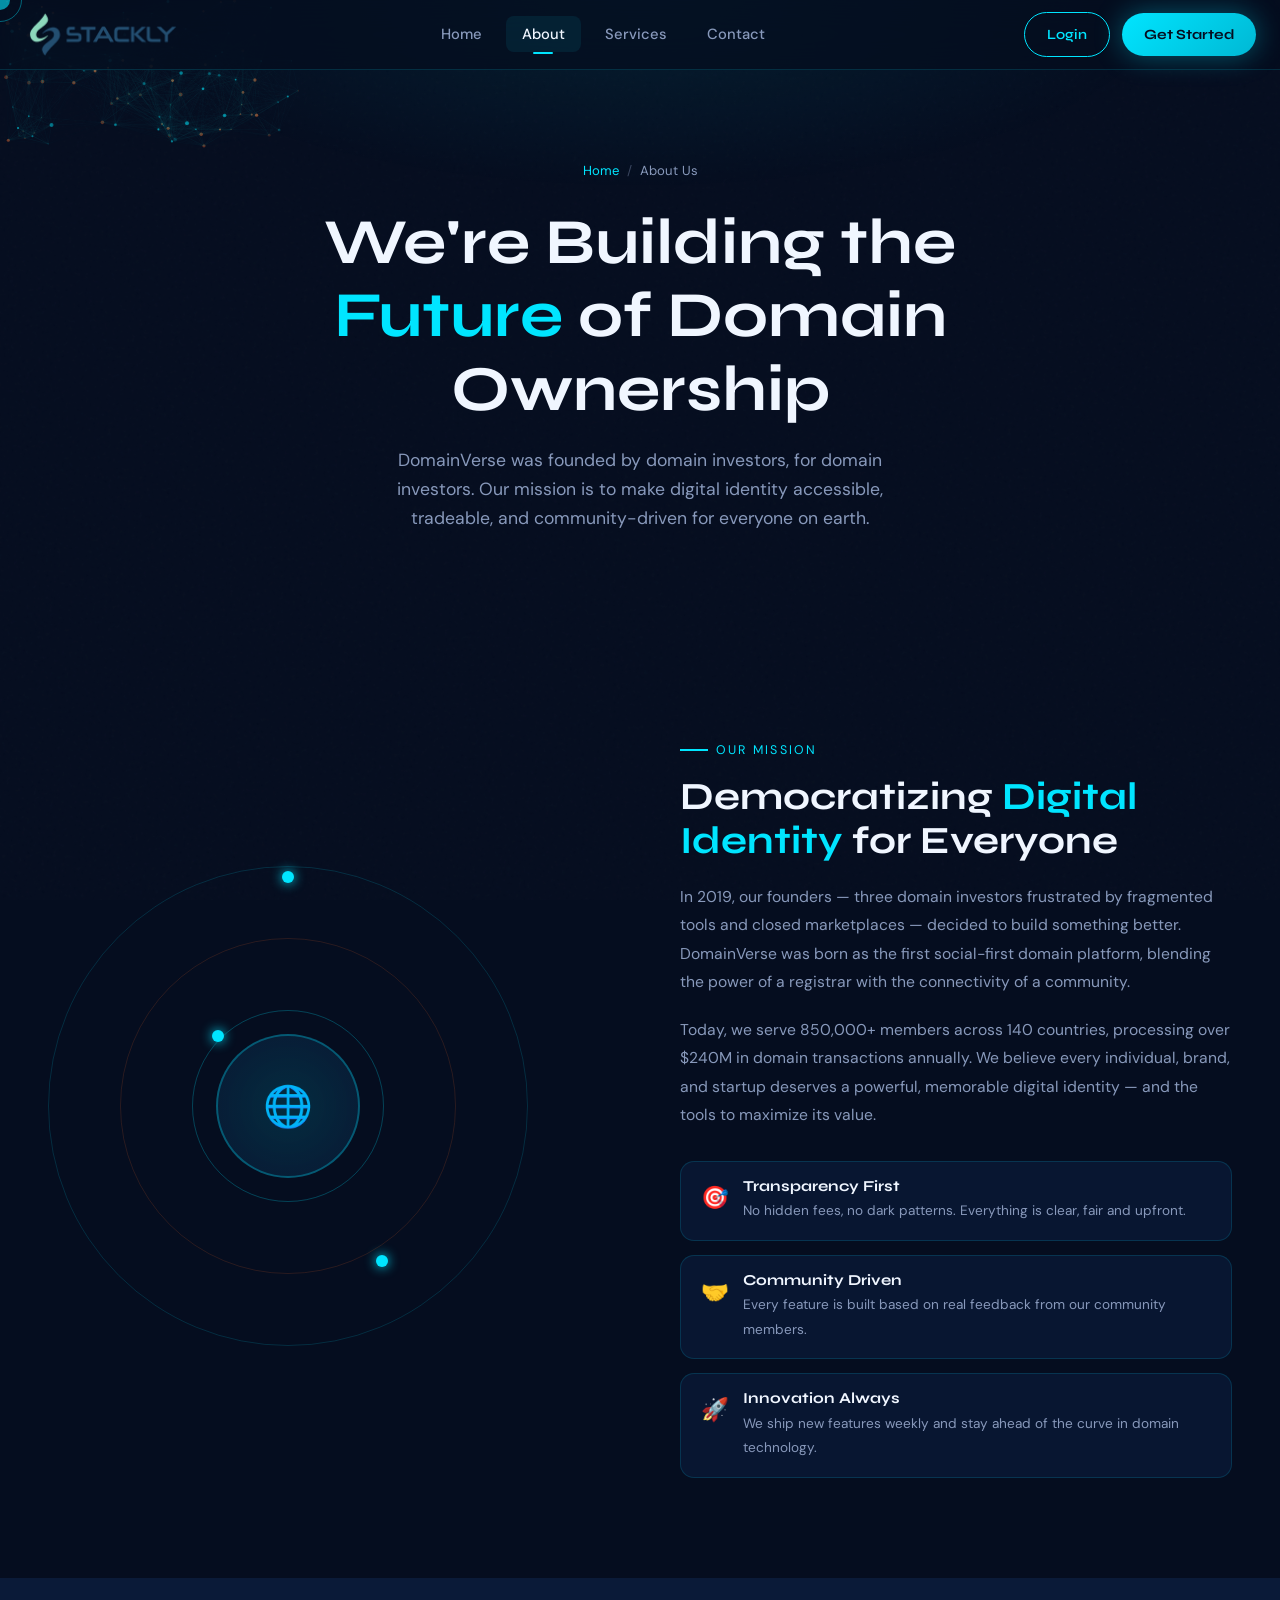
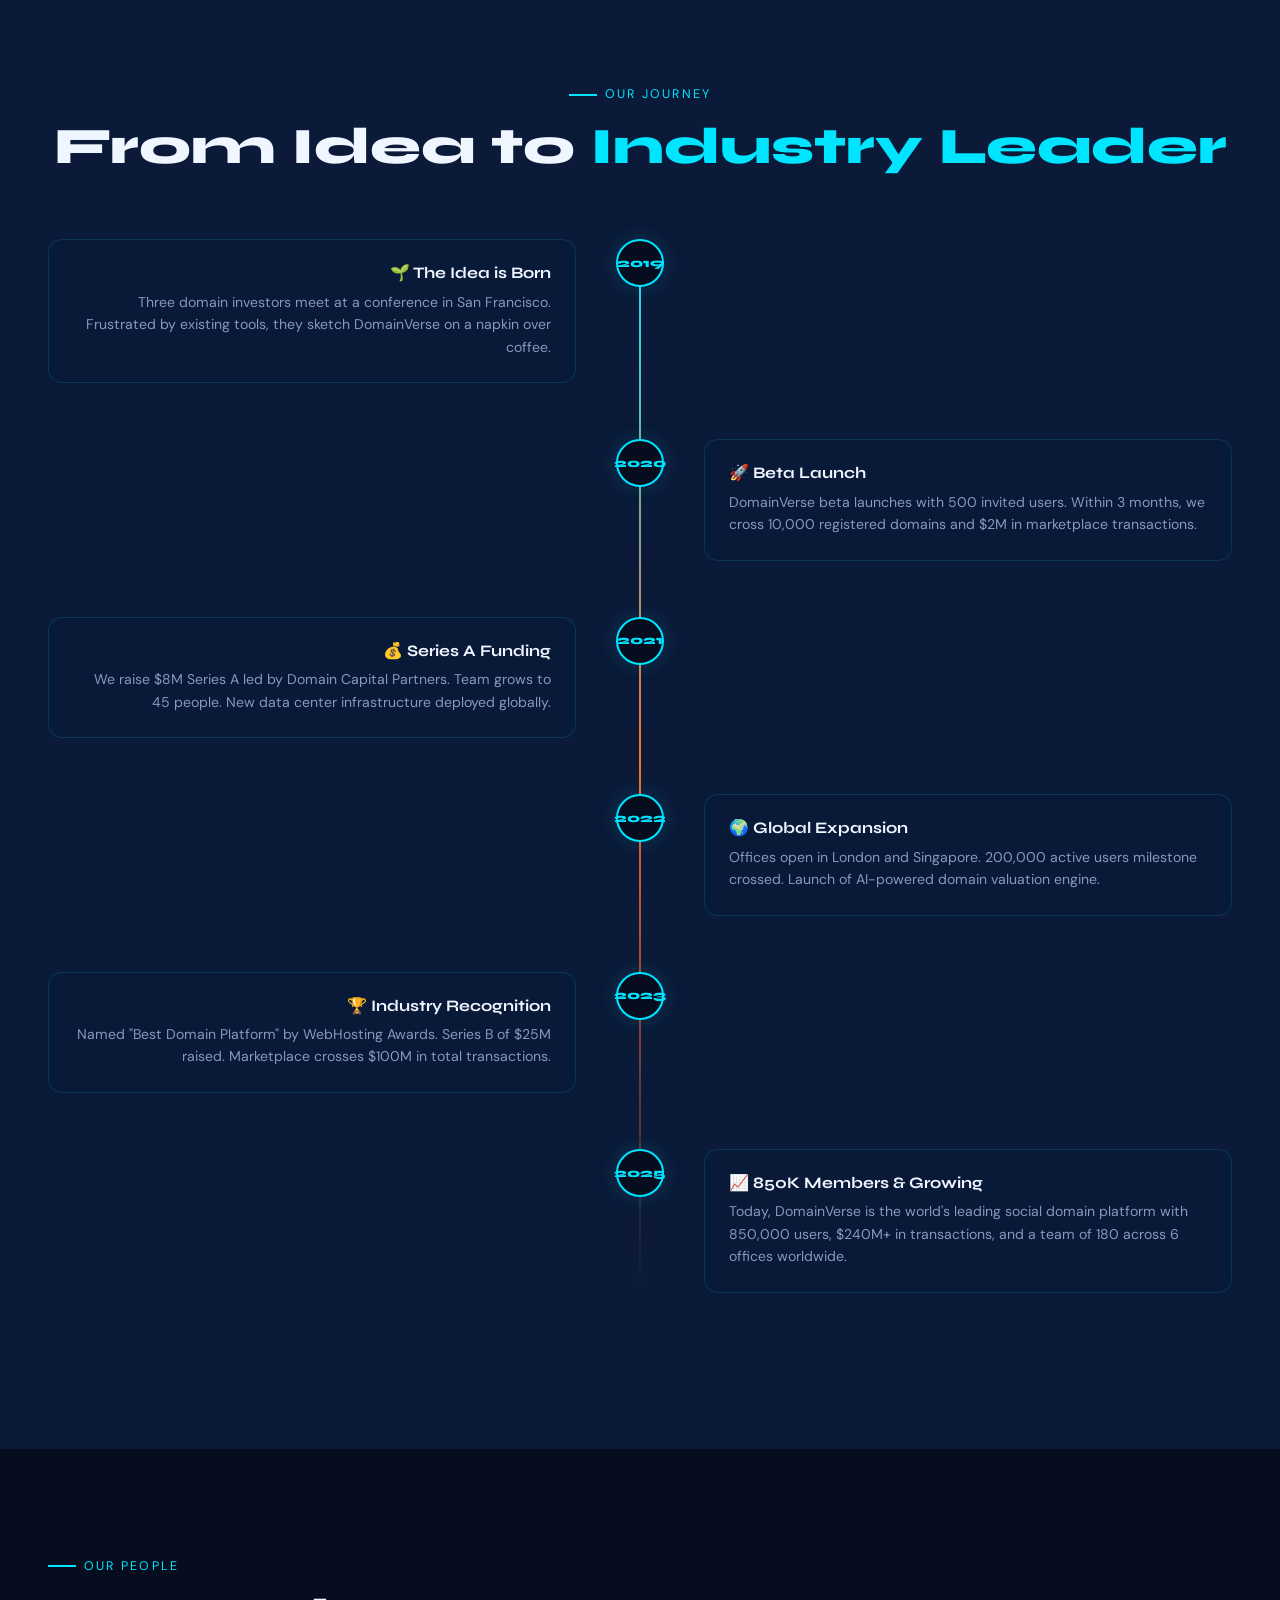
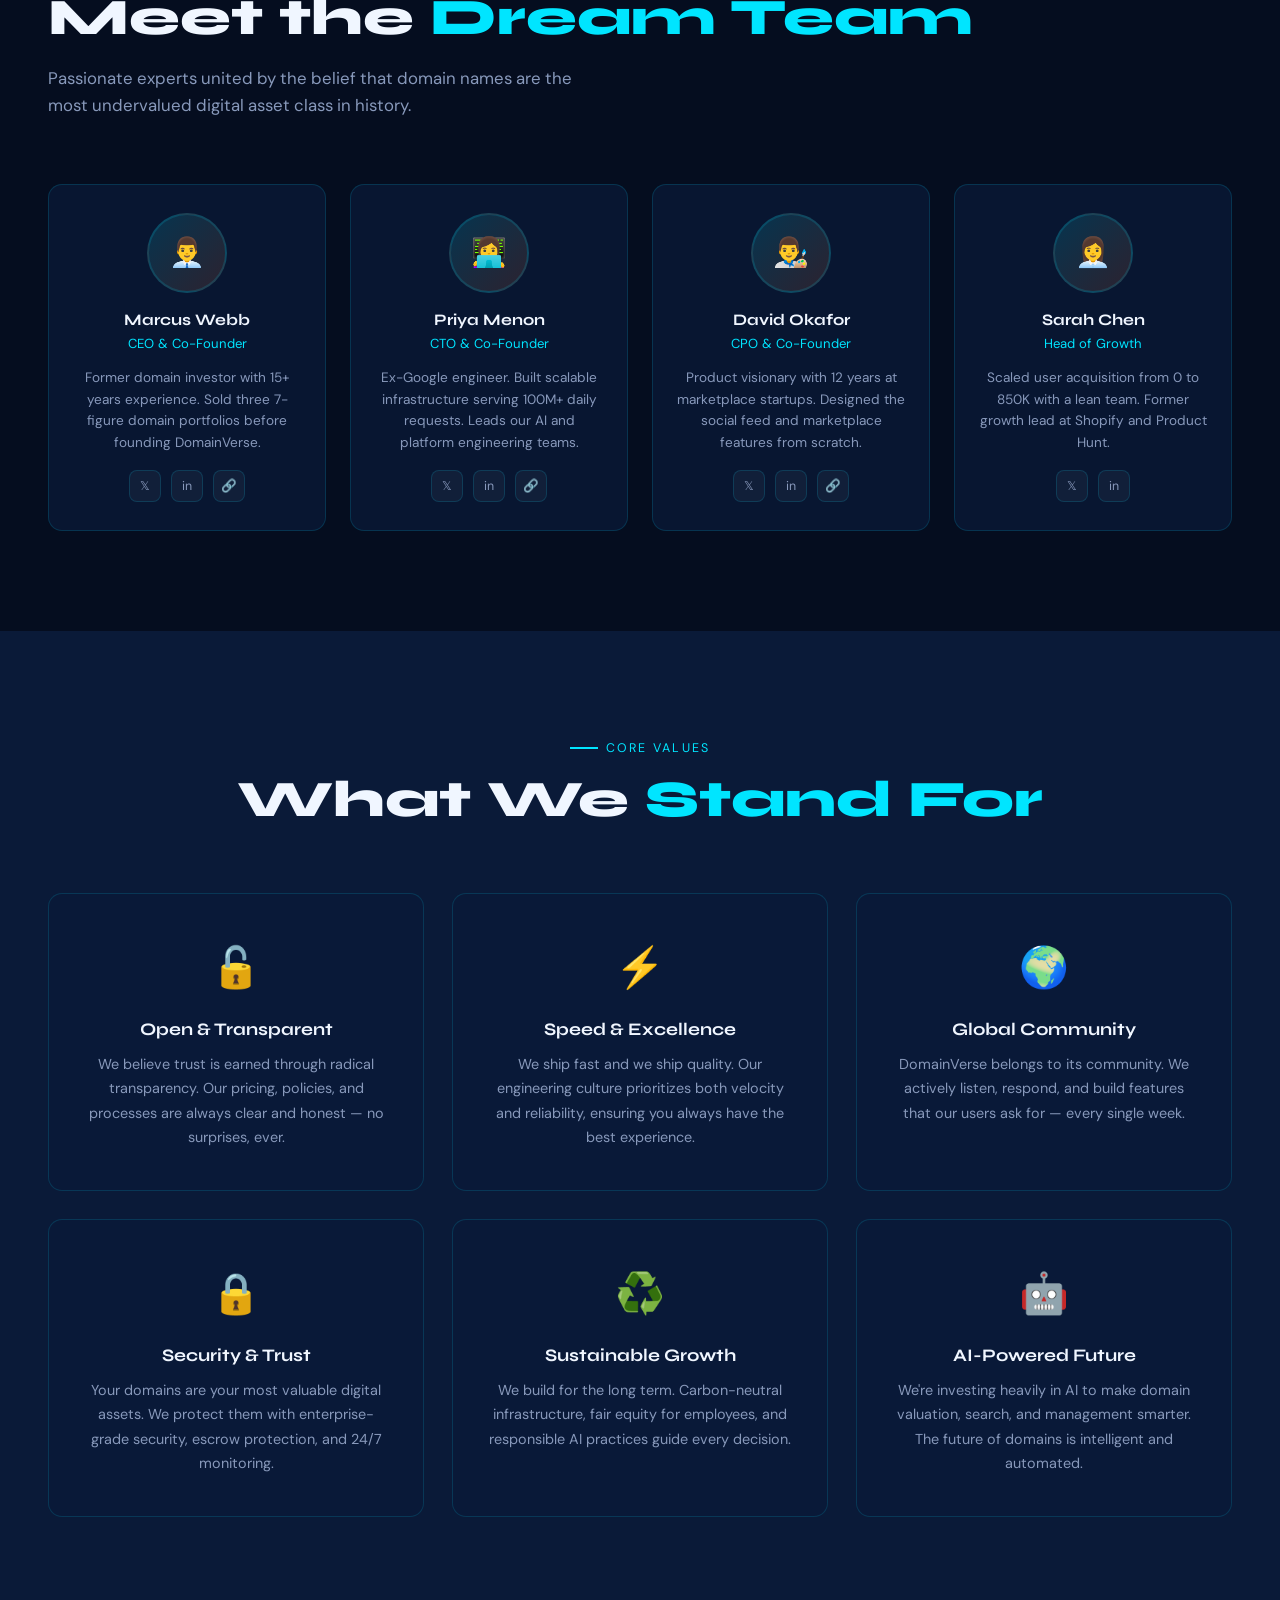
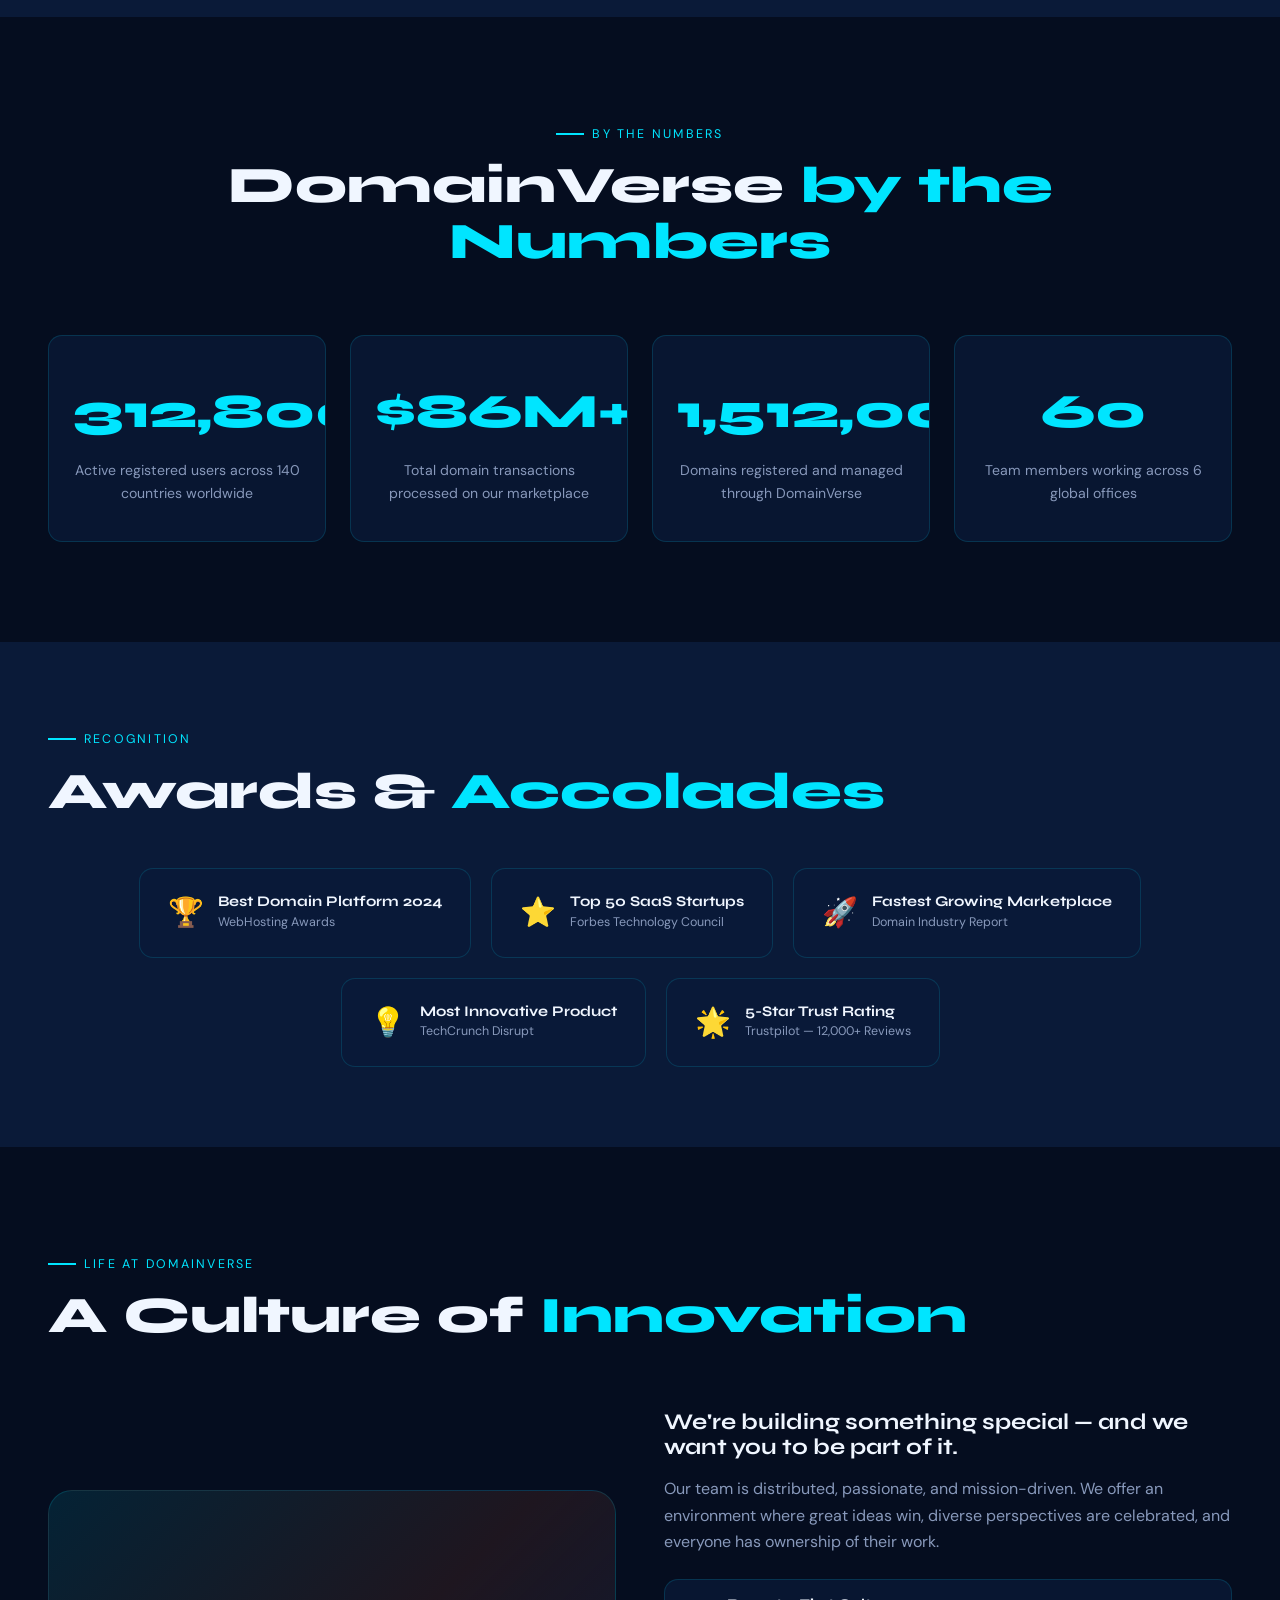
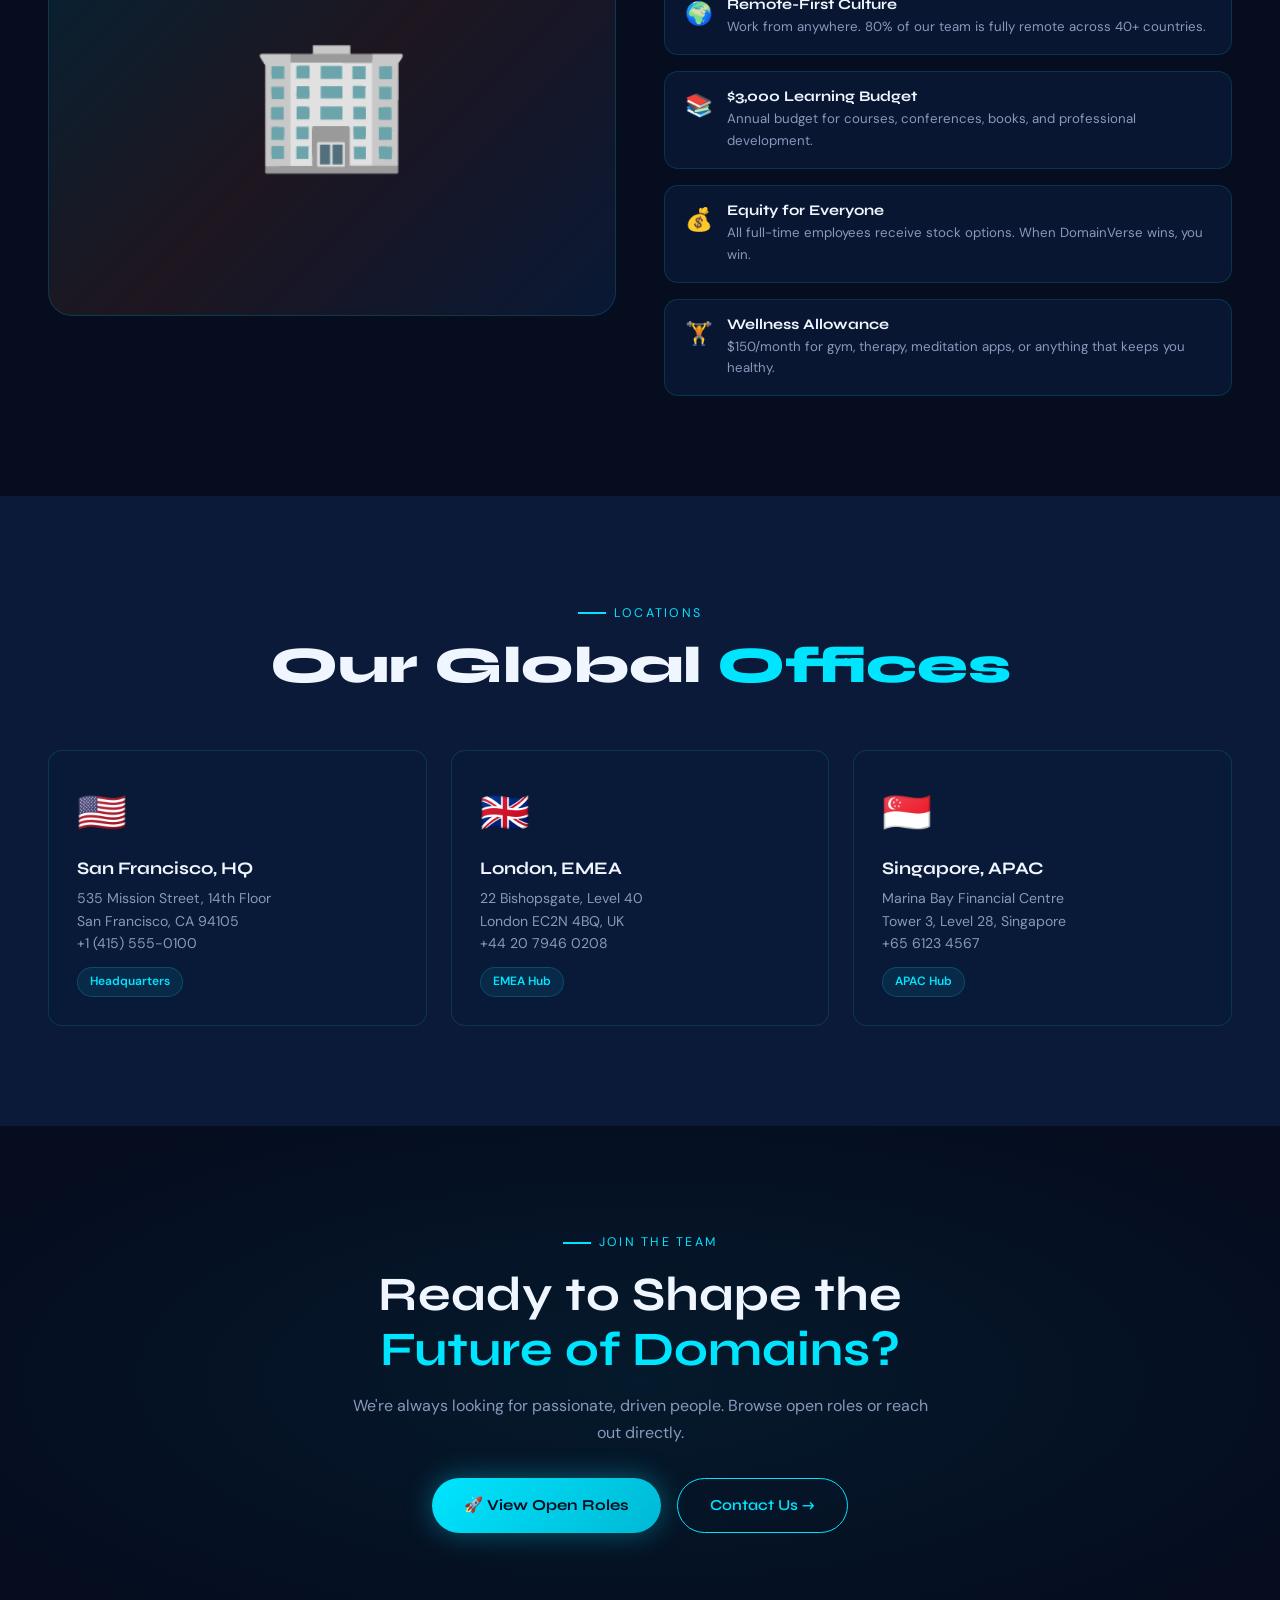
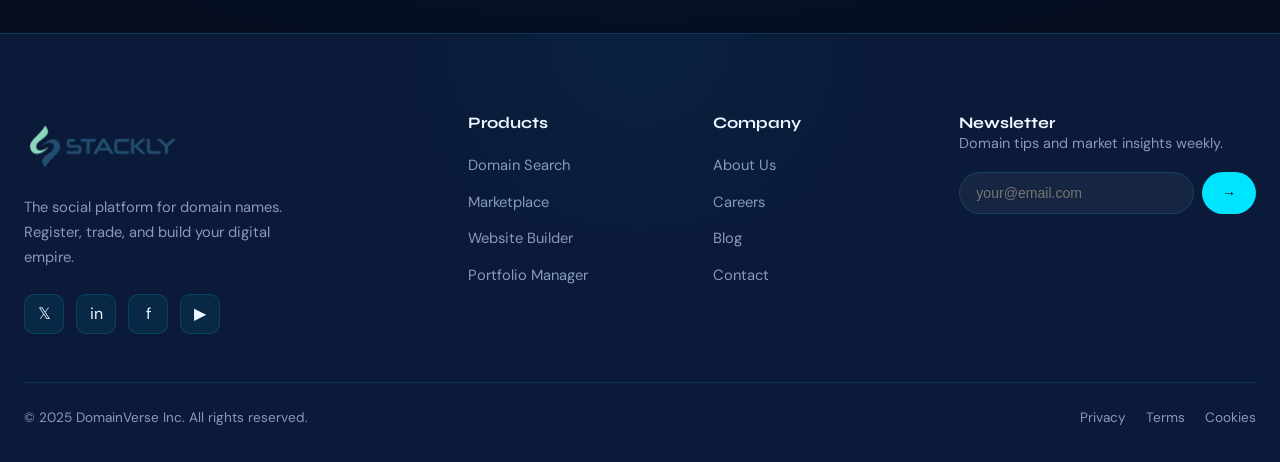
==== about.html @ 34e88f51 "first commit" ====
<!DOCTYPE html>
<html lang="en">
<head>
  <meta charset="UTF-8" />
  <meta name="viewport" content="width=device-width, initial-scale=1.0" />
  <title>About Us — DomainVerse</title>
  <link rel="stylesheet" href="global.css" />
  <link rel="stylesheet" href="about.css" />
</head>
<body>

<div class="cursor-glow"></div>
<div class="cursor-ring"></div>

<nav class="navbar">
  <div class="nav-inner">
    <a href="index.html" class="nav-logo">
   <img src="assets/stack logo.png" alt="DomainVerse Logo" class="logo-icon" />
    
    </a>
    <ul class="nav-links">
      <li><a href="index.html">Home</a></li>
      <li><a href="about.html" class="active">About</a></li>
      <li><a href="service.html">Services</a></li>
      <li><a href="contact.html">Contact</a></li>
    </ul>
    <div class="nav-actions">
      <a href="login.html" class="btn btn-outline">Login</a>
      <a href="signup.html" class="btn btn-primary">Get Started</a>
    </div>
    <button class="hamburger"><span></span><span></span><span></span></button>
  </div>
</nav>
<div class="mobile-nav">
  <a href="index.html">Home</a><a href="about.html">About</a>
  <a href="service.html">Services</a><a href="contact.html">Contact</a>
  <a href="login.html" class="btn btn-outline">Login</a>
  <a href="signup.html" class="btn btn-primary">Get Started</a>
</div>

<!-- PAGE HERO -->
<section class="page-hero">
  <canvas id="particles-canvas"></canvas>
  <div class="page-hero-inner">
    <div class="page-breadcrumb"><a href="index.html">Home</a><span>/</span> About Us</div>
    <h1>We're Building the <span>Future</span> of Domain Ownership</h1>
    <p>DomainVerse was founded by domain investors, for domain investors. Our mission is to make digital identity accessible, tradeable, and community-driven for everyone on earth.</p>
  </div>
</section>

<!-- MISSION -->
<section class="mission-section">
  <div class="container">
    <div class="mission-grid">
      <div class="mission-visual reveal-scale">
        <div class="mission-ring mission-ring-1">
          <div class="ring-dot" style="top:4px;left:50%;transform:translateX(-50%)"></div>
        </div>
        <div class="mission-ring mission-ring-2">
          <div class="ring-dot" style="bottom:6px;right:20%"></div>
        </div>
        <div class="mission-ring mission-ring-3">
          <div class="ring-dot" style="top:10%;left:10%" ></div>
        </div>
        <div class="mission-center">🌐</div>
      </div>
      <div class="mission-text reveal-right">
        <div class="section-tag">Our Mission</div>
        <h2>Democratizing <span style="color:var(--cyan)">Digital Identity</span> for Everyone</h2>
        <p>In 2019, our founders — three domain investors frustrated by fragmented tools and closed marketplaces — decided to build something better. DomainVerse was born as the first social-first domain platform, blending the power of a registrar with the connectivity of a community.</p>
        <p>Today, we serve 850,000+ members across 140 countries, processing over $240M in domain transactions annually. We believe every individual, brand, and startup deserves a powerful, memorable digital identity — and the tools to maximize its value.</p>
        <div class="mission-values">
          <div class="mission-value">
            <div class="mission-value-icon">🎯</div>
            <div>
              <h4>Transparency First</h4>
              <p>No hidden fees, no dark patterns. Everything is clear, fair and upfront.</p>
            </div>
          </div>
          <div class="mission-value">
            <div class="mission-value-icon">🤝</div>
            <div>
              <h4>Community Driven</h4>
              <p>Every feature is built based on real feedback from our community members.</p>
            </div>
          </div>
          <div class="mission-value">
            <div class="mission-value-icon">🚀</div>
            <div>
              <h4>Innovation Always</h4>
              <p>We ship new features weekly and stay ahead of the curve in domain technology.</p>
            </div>
          </div>
        </div>
      </div>
    </div>
  </div>
</section>

<!-- STORY TIMELINE -->
<section class="story-section">
  <div class="container">
    <div style="text-align:center">
      <div class="section-tag">Our Journey</div>
      <h2 class="section-title reveal">From Idea to <span>Industry Leader</span></h2>
    </div>
    <div class="timeline">
      <div class="timeline-item">
        <div class="timeline-content reveal-left">
          <h3>🌱 The Idea is Born</h3>
          <p>Three domain investors meet at a conference in San Francisco. Frustrated by existing tools, they sketch DomainVerse on a napkin over coffee.</p>
        </div>
        <div class="timeline-dot">2019</div>
        <div class="timeline-empty"></div>
      </div>
      <div class="timeline-item">
        <div class="timeline-empty"></div>
        <div class="timeline-dot">2020</div>
        <div class="timeline-content reveal-right">
          <h3>🚀 Beta Launch</h3>
          <p>DomainVerse beta launches with 500 invited users. Within 3 months, we cross 10,000 registered domains and $2M in marketplace transactions.</p>
        </div>
      </div>
      <div class="timeline-item">
        <div class="timeline-content reveal-left">
          <h3>💰 Series A Funding</h3>
          <p>We raise $8M Series A led by Domain Capital Partners. Team grows to 45 people. New data center infrastructure deployed globally.</p>
        </div>
        <div class="timeline-dot">2021</div>
        <div class="timeline-empty"></div>
      </div>
      <div class="timeline-item">
        <div class="timeline-empty"></div>
        <div class="timeline-dot">2022</div>
        <div class="timeline-content reveal-right">
          <h3>🌍 Global Expansion</h3>
          <p>Offices open in London and Singapore. 200,000 active users milestone crossed. Launch of AI-powered domain valuation engine.</p>
        </div>
      </div>
      <div class="timeline-item">
        <div class="timeline-content reveal-left">
          <h3>🏆 Industry Recognition</h3>
          <p>Named "Best Domain Platform" by WebHosting Awards. Series B of $25M raised. Marketplace crosses $100M in total transactions.</p>
        </div>
        <div class="timeline-dot">2023</div>
        <div class="timeline-empty"></div>
      </div>
      <div class="timeline-item">
        <div class="timeline-empty"></div>
        <div class="timeline-dot">2025</div>
        <div class="timeline-content reveal-right">
          <h3>📈 850K Members & Growing</h3>
          <p>Today, DomainVerse is the world's leading social domain platform with 850,000 users, $240M+ in transactions, and a team of 180 across 6 offices worldwide.</p>
        </div>
      </div>
    </div>
  </div>
</section>

<!-- TEAM -->
<section class="team-section">
  <div class="container">
    <div class="section-tag">Our People</div>
    <h2 class="section-title reveal">Meet the <span>Dream Team</span></h2>
    <p class="section-desc reveal delay-1">Passionate experts united by the belief that domain names are the most undervalued digital asset class in history.</p>
    <div class="team-grid">
      <div class="team-card reveal delay-1">
        <div class="team-avatar">👨‍💼</div>
        <h3>Marcus Webb</h3>
        <div class="role">CEO & Co-Founder</div>
        <p>Former domain investor with 15+ years experience. Sold three 7-figure domain portfolios before founding DomainVerse.</p>
        <div class="team-links">
          <a href="#">𝕏</a><a href="#">in</a><a href="#">🔗</a>
        </div>
      </div>
      <div class="team-card reveal delay-2">
        <div class="team-avatar">👩‍💻</div>
        <h3>Priya Menon</h3>
        <div class="role">CTO & Co-Founder</div>
        <p>Ex-Google engineer. Built scalable infrastructure serving 100M+ daily requests. Leads our AI and platform engineering teams.</p>
        <div class="team-links">
          <a href="#">𝕏</a><a href="#">in</a><a href="#">🔗</a>
        </div>
      </div>
      <div class="team-card reveal delay-3">
        <div class="team-avatar">👨‍🎨</div>
        <h3>David Okafor</h3>
        <div class="role">CPO & Co-Founder</div>
        <p>Product visionary with 12 years at marketplace startups. Designed the social feed and marketplace features from scratch.</p>
        <div class="team-links">
          <a href="#">𝕏</a><a href="#">in</a><a href="#">🔗</a>
        </div>
      </div>
      <div class="team-card reveal delay-4">
        <div class="team-avatar">👩‍💼</div>
        <h3>Sarah Chen</h3>
        <div class="role">Head of Growth</div>
        <p>Scaled user acquisition from 0 to 850K with a lean team. Former growth lead at Shopify and Product Hunt.</p>
        <div class="team-links">
          <a href="#">𝕏</a><a href="#">in</a>
        </div>
      </div>
    </div>
  </div>
</section>

<!-- VALUES -->
<section class="values-section">
  <div class="container">
    <div style="text-align:center">
      <div class="section-tag">Core Values</div>
      <h2 class="section-title reveal">What We <span>Stand For</span></h2>
    </div>
    <div class="values-grid">
      <div class="value-card reveal delay-1">
        <span class="value-icon">🔓</span>
        <h3>Open & Transparent</h3>
        <p>We believe trust is earned through radical transparency. Our pricing, policies, and processes are always clear and honest — no surprises, ever.</p>
      </div>
      <div class="value-card reveal delay-2">
        <span class="value-icon">⚡</span>
        <h3>Speed & Excellence</h3>
        <p>We ship fast and we ship quality. Our engineering culture prioritizes both velocity and reliability, ensuring you always have the best experience.</p>
      </div>
      <div class="value-card reveal delay-3">
        <span class="value-icon">🌍</span>
        <h3>Global Community</h3>
        <p>DomainVerse belongs to its community. We actively listen, respond, and build features that our users ask for — every single week.</p>
      </div>
      <div class="value-card reveal delay-1">
        <span class="value-icon">🔒</span>
        <h3>Security & Trust</h3>
        <p>Your domains are your most valuable digital assets. We protect them with enterprise-grade security, escrow protection, and 24/7 monitoring.</p>
      </div>
      <div class="value-card reveal delay-2">
        <span class="value-icon">♻️</span>
        <h3>Sustainable Growth</h3>
        <p>We build for the long term. Carbon-neutral infrastructure, fair equity for employees, and responsible AI practices guide every decision.</p>
      </div>
      <div class="value-card reveal delay-3">
        <span class="value-icon">🤖</span>
        <h3>AI-Powered Future</h3>
        <p>We're investing heavily in AI to make domain valuation, search, and management smarter. The future of domains is intelligent and automated.</p>
      </div>
    </div>
  </div>
</section>

<!-- NUMBERS -->
<section class="numbers-section">
  <div class="container">
    <div style="text-align:center">
      <div class="section-tag">By the Numbers</div>
      <h2 class="section-title reveal">DomainVerse <span>by the Numbers</span></h2>
    </div>
    <div class="numbers-grid">
      <div class="number-card reveal delay-1">
        <div class="number-big"><span data-counter="850000">0</span>+</div>
        <p>Active registered users across 140 countries worldwide</p>
      </div>
      <div class="number-card reveal delay-2">
        <div class="number-big">$<span data-counter="240">0</span>M+</div>
        <p>Total domain transactions processed on our marketplace</p>
      </div>
      <div class="number-card reveal delay-3">
        <div class="number-big"><span data-counter="4200000">0</span>+</div>
        <p>Domains registered and managed through DomainVerse</p>
      </div>
      <div class="number-card reveal delay-4">
        <div class="number-big"><span data-counter="180">0</span></div>
        <p>Team members working across 6 global offices</p>
      </div>
    </div>
  </div>
</section>

<!-- AWARDS -->
<section class="awards-section">
  <div class="container">
    <div class="section-tag">Recognition</div>
    <h2 class="section-title reveal">Awards & <span>Accolades</span></h2>
    <div class="awards-grid">
      <div class="award-badge reveal delay-1">
        <span class="award-icon">🏆</span>
        <div><h4>Best Domain Platform 2024</h4><p>WebHosting Awards</p></div>
      </div>
      <div class="award-badge reveal delay-2">
        <span class="award-icon">⭐</span>
        <div><h4>Top 50 SaaS Startups</h4><p>Forbes Technology Council</p></div>
      </div>
      <div class="award-badge reveal delay-3">
        <span class="award-icon">🚀</span>
        <div><h4>Fastest Growing Marketplace</h4><p>Domain Industry Report</p></div>
      </div>
      <div class="award-badge reveal delay-4">
        <span class="award-icon">💡</span>
        <div><h4>Most Innovative Product</h4><p>TechCrunch Disrupt</p></div>
      </div>
      <div class="award-badge reveal delay-1">
        <span class="award-icon">🌟</span>
        <div><h4>5-Star Trust Rating</h4><p>Trustpilot — 12,000+ Reviews</p></div>
      </div>
    </div>
  </div>
</section>

<!-- CULTURE -->
<section class="culture-section">
  <div class="container">
    <div class="section-tag">Life at DomainVerse</div>
    <h2 class="section-title reveal">A Culture of <span>Innovation</span></h2>
    <div class="culture-grid">
      <div class="culture-image reveal-left">🏢</div>
      <div class="reveal-right">
        <h3 style="font-size:1.4rem;margin-bottom:16px">We're building something special — and we want you to be part of it.</h3>
        <p style="color:var(--muted);margin-bottom:24px">Our team is distributed, passionate, and mission-driven. We offer an environment where great ideas win, diverse perspectives are celebrated, and everyone has ownership of their work.</p>
        <div class="culture-perks">
          <div class="culture-perk"><span>🌍</span><div><h4>Remote-First Culture</h4><p>Work from anywhere. 80% of our team is fully remote across 40+ countries.</p></div></div>
          <div class="culture-perk"><span>📚</span><div><h4>$3,000 Learning Budget</h4><p>Annual budget for courses, conferences, books, and professional development.</p></div></div>
          <div class="culture-perk"><span>💰</span><div><h4>Equity for Everyone</h4><p>All full-time employees receive stock options. When DomainVerse wins, you win.</p></div></div>
          <div class="culture-perk"><span>🏋️</span><div><h4>Wellness Allowance</h4><p>$150/month for gym, therapy, meditation apps, or anything that keeps you healthy.</p></div></div>
        </div>
      </div>
    </div>
  </div>
</section>

<!-- OFFICES -->
<section class="offices-section">
  <div class="container">
    <div style="text-align:center">
      <div class="section-tag">Locations</div>
      <h2 class="section-title reveal">Our Global <span>Offices</span></h2>
    </div>
    <div class="offices-grid">
      <div class="office-card reveal delay-1">
        <div class="office-flag">🇺🇸</div>
        <h3>San Francisco, HQ</h3>
        <p>535 Mission Street, 14th Floor<br/>San Francisco, CA 94105<br/>+1 (415) 555-0100</p>
        <span class="office-tag">Headquarters</span>
      </div>
      <div class="office-card reveal delay-2">
        <div class="office-flag">🇬🇧</div>
        <h3>London, EMEA</h3>
        <p>22 Bishopsgate, Level 40<br/>London EC2N 4BQ, UK<br/>+44 20 7946 0208</p>
        <span class="office-tag">EMEA Hub</span>
      </div>
      <div class="office-card reveal delay-3">
        <div class="office-flag">🇸🇬</div>
        <h3>Singapore, APAC</h3>
        <p>Marina Bay Financial Centre<br/>Tower 3, Level 28, Singapore<br/>+65 6123 4567</p>
        <span class="office-tag">APAC Hub</span>
      </div>
    </div>
  </div>
</section>

<!-- JOIN CTA -->
<section class="join-section">
  <div class="container">
    <div class="section-tag" style="justify-content:center">Join the Team</div>
    <h2 class="reveal">Ready to Shape the <span style="color:var(--cyan)">Future of Domains?</span></h2>
    <p class="reveal delay-1">We're always looking for passionate, driven people. Browse open roles or reach out directly.</p>
    <div class="join-btns reveal delay-2">
      <a href="#" class="btn btn-primary">🚀 View Open Roles</a>
      <a href="contact.html" class="btn btn-outline">Contact Us →</a>
    </div>
  </div>
</section>

<!-- FOOTER -->
<footer class="footer">
  <div class="footer-grid">
    <div class="footer-brand">
 <a href="index.html" class="nav-logo">
   <img src="assets/stack logo.png" alt="DomainVerse Logo" class="logo-icon" />
    
    </a>
      <p>The social platform for domain names. Register, trade, and build your digital empire.</p>
      <div class="footer-social">
        <a href="404.html" class="social-icon">𝕏</a>
        <a href="404.html" class="social-icon">in</a>
        <a href="404.html" class="social-icon">f</a>
        <a href="404.html" class="social-icon">▶</a>
      </div>
    </div>
    <div class="footer-col"><h4>Products</h4><ul>
      <li><a href="404.html">Domain Search</a></li><li><a href="404.html">Marketplace</a></li>
      <li><a href="404.html">Website Builder</a></li><li><a href="404.html">Portfolio Manager</a></li>
    </ul></div>
    <div class="footer-col"><h4>Company</h4><ul>
      <li><a href="about.html">About Us</a></li><li><a href="404.html">Careers</a></li>
      <li><a href="404.html">Blog</a></li><li><a href="contact.html">Contact</a></li>
    </ul></div>
    <div class="footer-newsletter">
      <h4>Newsletter</h4>
      <p>Domain tips and market insights weekly.</p>
      <div class="newsletter-form">
        <input type="email" placeholder="your@email.com" /><button>→</button>
      </div>
    </div>
  </div>
  <div class="footer-bottom">
    <p>© 2025 DomainVerse Inc. All rights reserved.</p>
    <div class="footer-bottom-links">
      <a href="404.html">Privacy</a><a href="404.html">Terms</a><a href="404.html">Cookies</a>
    </div>
  </div>
</footer>

<script src="global.js"></script>
<script src="about.js"></script>
</body>
</html>
---- global.css ----
/* ============================================================
   DOMAINVERSE — Global CSS
   Color Palette: Deep Navy + Electric Cyan + Vivid Orange
   ============================================================ */

@import url('https://fonts.googleapis.com/css2?family=Syne:wght@400;600;700;800&family=DM+Sans:ital,wght@0,300;0,400;0,500;1,300&display=swap');

:root {
  --navy:       #050d1f;
  --navy-mid:   #0a1a38;
  --navy-light: #122050;
  --cyan:       #00e5ff;
  --cyan-dim:   #00b8d4;
  --orange:     #ff6b2b;
  --orange-dim: #e05520;
  --white:      #f0f6ff;
  --muted:      #8899bb;
  --card-bg:    rgba(10,26,56,0.75);
  --border:     rgba(0,229,255,0.15);
  --shadow:     0 8px 40px rgba(0,229,255,0.08);
  --radius:     14px;
  --radius-lg:  24px;
  --transition: 0.35s cubic-bezier(0.4,0,0.2,1);
}

*, *::before, *::after { box-sizing: border-box; margin: 0; padding: 0; }

html { scroll-behavior: smooth; font-size: 16px; }

body {
  font-family: 'DM Sans', sans-serif;
  background: var(--navy);
  color: var(--white);
  overflow-x: hidden;
  line-height: 1.65;
}

h1,h2,h3,h4,h5,h6 {
  font-family: 'Syne', sans-serif;
  line-height: 1.15;
  font-weight: 700;
}

a { color: inherit; text-decoration: none; }

img { max-width: 100%; display: block; object-fit: cover; }

/* ── Scrollbar ── */
::-webkit-scrollbar { width: 6px; }
::-webkit-scrollbar-track { background: var(--navy); }
::-webkit-scrollbar-thumb { background: var(--cyan-dim); border-radius: 3px; }

/* ── Selection ── */
::selection { background: var(--cyan); color: var(--navy); }

/* ── Cursor glow ── */
.cursor-glow {
  position: fixed; width: 20px; height: 20px;
  border-radius: 50%; background: var(--cyan);
  pointer-events: none; mix-blend-mode: screen;
  transform: translate(-50%,-50%);
  transition: width 0.2s, height 0.2s, opacity 0.2s;
  z-index: 9999; opacity: 0.6;
}
.cursor-ring {
  position: fixed; width: 44px; height: 44px;
  border-radius: 50%; border: 1.5px solid var(--cyan);
  pointer-events: none; transform: translate(-50%,-50%);
  transition: transform 0.15s ease, width 0.2s, height 0.2s;
  z-index: 9998; opacity: 0.4;
}

/* ── Noise overlay ── */
body::before {
  content:''; position:fixed; inset:0;
  background-image: url("data:image/svg+xml,%3Csvg viewBox='0 0 256 256' xmlns='http://www.w3.org/2000/svg'%3E%3Cfilter id='n'%3E%3CfeTurbulence type='fractalNoise' baseFrequency='0.9' numOctaves='4' stitchTiles='stitch'/%3E%3C/filter%3E%3Crect width='100%25' height='100%25' filter='url(%23n)' opacity='0.04'/%3E%3C/svg%3E");
  pointer-events: none; z-index: 0; opacity: 0.5;
}

/* ── Container ── */
.container { max-width: 1240px; margin: 0 auto; padding: 0 24px; }

/* ── Section titles ── */
.section-tag {
  display: inline-flex; align-items: center; gap: 8px;
  font-family: 'DM Sans', sans-serif; font-size: 0.78rem;
  letter-spacing: 0.18em; text-transform: uppercase;
  color: var(--cyan); margin-bottom: 14px;
}
.section-tag::before {
  content:''; display:block; width:28px; height:2px;
  background: var(--cyan);
}
.section-title {
  font-size: clamp(2rem, 4vw, 3.2rem);
  font-weight: 800; line-height: 1.1;
  margin-bottom: 18px;
}
.section-title span { color: var(--cyan); }
.section-desc {
  font-size: 1.05rem; color: var(--muted);
  max-width: 560px; margin-bottom: 48px;
}

/* ── Buttons ── */
.btn {
  display: inline-flex; align-items: center; gap: 8px;
  padding: 14px 32px; border-radius: 50px;
  font-family: 'Syne', sans-serif; font-size: 0.95rem;
  font-weight: 600; cursor: pointer;
  transition: var(--transition); border: none; outline: none;
  position: relative; overflow: hidden;
}
.btn::after {
  content:''; position:absolute; inset:0;
  background: rgba(255,255,255,0.12);
  opacity:0; transition: opacity 0.2s;
}
.btn:hover::after { opacity:1; }
.btn-primary {
  background: linear-gradient(135deg, var(--cyan), var(--cyan-dim));
  color: var(--navy); font-weight: 700;
  box-shadow: 0 0 28px rgba(0,229,255,0.35);
}
.btn-primary:hover { box-shadow: 0 0 44px rgba(0,229,255,0.55); transform: translateY(-2px); }
.btn-outline {
  background: transparent;
  border: 1.5px solid var(--cyan);
  color: var(--cyan);
}
.btn-outline:hover { background: rgba(0,229,255,0.1); transform: translateY(-2px); }
.btn-orange {
  background: linear-gradient(135deg, var(--orange), var(--orange-dim));
  color: #fff; box-shadow: 0 0 24px rgba(255,107,43,0.3);
}
.btn-orange:hover { box-shadow: 0 0 40px rgba(255,107,43,0.5); transform: translateY(-2px); }

/* ── Cards ── */
.card {
  background: var(--card-bg);
  border: 1px solid var(--border);
  border-radius: var(--radius);
  backdrop-filter: blur(18px);
  transition: var(--transition);
}
.card:hover {
  border-color: rgba(0,229,255,0.4);
  box-shadow: 0 16px 48px rgba(0,229,255,0.12);
  transform: translateY(-4px);
}

/* ── Glow divider ── */
.glow-line {
  width: 80px; height: 3px; border-radius: 2px;
  background: linear-gradient(90deg, var(--cyan), var(--orange));
  margin: 16px 0 32px;
}

/* ═══════════════════════════════
   NAVBAR
═══════════════════════════════ */
.navbar {
  position: fixed; top: 0; left: 0; right: 0; z-index: 1000;
  padding: 0 24px; height: 70px;
  display: flex; align-items: center;
  background: rgba(5,13,31,0.7);
  backdrop-filter: blur(24px);
  border-bottom: 1px solid var(--border);
  transition: var(--transition);
}
.navbar.scrolled {
  background: rgba(5,13,31,0.95);
  box-shadow: 0 4px 32px rgba(0,0,0,0.4);
}
.nav-inner {
  max-width: 1240px; margin: 0 auto;
  display: flex; align-items: center;
  justify-content: space-between; width: 100%;
}
.nav-logo {
  font-family: 'Syne', sans-serif; font-size: 1.5rem;
  font-weight: 800; letter-spacing: -0.02em;
  color: var(--white); display: flex; align-items: center; gap: 8px;
}
.nav-logo .logo-dot {
  width: 10px; height: 10px; border-radius: 50%;
  background: var(--cyan);
  box-shadow: 0 0 12px var(--cyan);
  display: inline-block;
}
.nav-logo span { color: var(--cyan); }

.nav-links {
  display: flex; align-items: center; gap: 8px;
  list-style: none;
}
.nav-links a {
  padding: 8px 16px; border-radius: 8px;
  font-size: 0.92rem; font-weight: 500;
  color: var(--muted); transition: var(--transition);
  position: relative;
}
.nav-links a:hover, .nav-links a.active {
  color: var(--white);
  background: rgba(0,229,255,0.08);
}
.nav-links a.active::after {
  content:''; position:absolute; bottom: -2px; left: 50%;
  transform: translateX(-50%);
  width: 20px; height: 2px; border-radius: 2px;
  background: var(--cyan);
}

.nav-actions { display: flex; align-items: center; gap: 12px; }
.nav-actions .btn { padding: 10px 22px; font-size: 0.88rem; }

.hamburger {
  display: none; flex-direction: column;
  gap: 5px; cursor: pointer; padding: 4px;
  background: none; border: none;
}
.hamburger span {
  display: block; width: 24px; height: 2px;
  background: var(--white); border-radius: 2px;
  transition: var(--transition);
}
.hamburger.open span:nth-child(1) { transform: translateY(7px) rotate(45deg); }
.hamburger.open span:nth-child(2) { opacity: 0; }
.hamburger.open span:nth-child(3) { transform: translateY(-7px) rotate(-45deg); }

/* ── Mobile nav ── */
.mobile-nav {
  display: none; position: fixed;
  top: 70px; left: 0; right: 0; bottom: 0;
  background: rgba(5,13,31,0.98);
  backdrop-filter: blur(24px);
  z-index: 999; flex-direction: column;
  align-items: center; justify-content: center; gap: 24px;
  padding: 40px 24px;
}
.mobile-nav.open { display: flex; }
.mobile-nav a {
  font-family: 'Syne', sans-serif; font-size: 1.8rem;
  font-weight: 700; color: var(--white);
  transition: color 0.2s;
}
.mobile-nav a:hover { color: var(--cyan); }
.mobile-nav .btn { font-size: 1rem; padding: 14px 36px; }

/* ═══════════════════════════════
   FOOTER
═══════════════════════════════ */
.footer {
  background: var(--navy-mid);
  border-top: 1px solid var(--border);
  padding: 80px 24px 32px;
  position: relative; overflow: hidden;
}
.footer::before {
  content:''; position:absolute;
  top:-200px; left:50%; transform:translateX(-50%);
  width:600px; height:400px; border-radius:50%;
  background: radial-gradient(circle, rgba(0,229,255,0.04), transparent 70%);
  pointer-events: none;
}
.footer-grid {
  max-width: 1240px; margin: 0 auto;
  display: grid; grid-template-columns: 2fr 1fr 1fr 1.5fr; gap: 48px;
}
.footer-brand .nav-logo { font-size: 1.8rem; margin-bottom: 16px; }
.footer-brand p { color: var(--muted); font-size: 0.92rem; line-height: 1.7; max-width: 280px; }
.footer-social { display: flex; gap: 12px; margin-top: 24px; }
.social-icon {
  width: 40px; height: 40px; border-radius: 10px;
  background: rgba(0,229,255,0.07);
  border: 1px solid var(--border);
  display: flex; align-items: center; justify-content: center;
  font-size: 1rem; transition: var(--transition); cursor: pointer;
}
.social-icon:hover {
  background: rgba(0,229,255,0.15);
  border-color: var(--cyan);
  transform: translateY(-3px);
}
.footer-col h4 {
  font-family: 'Syne', sans-serif; font-size: 1rem;
  font-weight: 700; margin-bottom: 20px; color: var(--white);
}
.footer-col ul { list-style: none; }
.footer-col ul li { margin-bottom: 10px; }
.footer-col ul li a {
  color: var(--muted); font-size: 0.92rem;
  transition: color 0.2s;
}
.footer-col ul li a:hover { color: var(--cyan); }
.footer-newsletter p { color: var(--muted); font-size: 0.9rem; margin-bottom: 16px; }
.newsletter-form { display: flex; gap: 8px; }
.newsletter-form input {
  flex: 1; padding: 12px 16px; border-radius: 50px;
  background: rgba(255,255,255,0.05);
  border: 1px solid var(--border);
  color: var(--white); font-size: 0.88rem; outline: none;
  transition: border-color 0.2s;
}
.newsletter-form input:focus { border-color: var(--cyan); }
.newsletter-form button {
  padding: 12px 20px; border-radius: 50px;
  background: var(--cyan); color: var(--navy);
  font-weight: 700; border: none; cursor: pointer;
  font-size: 0.88rem; transition: var(--transition);
}
.newsletter-form button:hover { background: var(--cyan-dim); transform: translateY(-1px); }
.footer-bottom {
  max-width: 1240px; margin: 48px auto 0;
  padding-top: 24px; border-top: 1px solid var(--border);
  display: flex; align-items: center; justify-content: space-between;
  flex-wrap: wrap; gap: 12px;
}
.footer-bottom p { color: var(--muted); font-size: 0.85rem; }
.footer-bottom-links { display: flex; gap: 20px; }
.footer-bottom-links a { color: var(--muted); font-size: 0.85rem; transition: color 0.2s; }
.footer-bottom-links a:hover { color: var(--cyan); }

/* ═══════════════════════════════
   ANIMATIONS (shared)
═══════════════════════════════ */
@keyframes fadeUp {
  from { opacity:0; transform: translateY(32px); }
  to   { opacity:1; transform: translateY(0); }
}
@keyframes fadeIn {
  from { opacity:0; }
  to   { opacity:1; }
}
@keyframes slideLeft {
  from { opacity:0; transform: translateX(40px); }
  to   { opacity:1; transform: translateX(0); }
}
@keyframes slideRight {
  from { opacity:0; transform: translateX(-40px); }
  to   { opacity:1; transform: translateX(0); }
}
@keyframes pulse {
  0%,100% { box-shadow: 0 0 0 0 rgba(0,229,255,0.4); }
  50%      { box-shadow: 0 0 0 16px rgba(0,229,255,0); }
}
@keyframes rotateSlow {
  from { transform: rotate(0deg); }
  to   { transform: rotate(360deg); }
}
@keyframes floatY {
  0%,100% { transform: translateY(0); }
  50%      { transform: translateY(-14px); }
}
@keyframes shimmer {
  0%   { background-position: -400px 0; }
  100% { background-position: 400px 0; }
}
@keyframes gradMove {
  0%,100% { background-position: 0% 50%; }
  50%      { background-position: 100% 50%; }
}
@keyframes blink { 0%,100%{opacity:1} 50%{opacity:0} }
@keyframes scaleIn {
  from { opacity:0; transform: scale(0.85); }
  to   { opacity:1; transform: scale(1); }
}
@keyframes countUp {
  from { opacity:0; transform: translateY(20px); }
  to   { opacity:1; transform: translateY(0); }
}
@keyframes ripple {
  0%   { transform: scale(0); opacity:0.5; }
  100% { transform: scale(4); opacity:0; }
}
@keyframes orbit {
  from { transform: rotate(0deg) translateX(80px) rotate(0deg); }
  to   { transform: rotate(360deg) translateX(80px) rotate(-360deg); }
}

/* ── Scroll-reveal classes ── */
.reveal {
  opacity: 0; transform: translateY(40px);
  transition: opacity 0.7s ease, transform 0.7s ease;
}
.reveal.visible { opacity:1; transform: translateY(0); }
.reveal-left {
  opacity:0; transform: translateX(-40px);
  transition: opacity 0.7s ease, transform 0.7s ease;
}
.reveal-left.visible { opacity:1; transform: translateX(0); }
.reveal-right {
  opacity:0; transform: translateX(40px);
  transition: opacity 0.7s ease, transform 0.7s ease;
}
.reveal-right.visible { opacity:1; transform: translateX(0); }
.reveal-scale {
  opacity:0; transform: scale(0.9);
  transition: opacity 0.6s ease, transform 0.6s ease;
}
.reveal-scale.visible { opacity:1; transform: scale(1); }

/* Stagger delays */
.delay-1 { transition-delay: 0.1s; }
.delay-2 { transition-delay: 0.2s; }
.delay-3 { transition-delay: 0.3s; }
.delay-4 { transition-delay: 0.4s; }
.delay-5 { transition-delay: 0.5s; }
.delay-6 { transition-delay: 0.6s; }

/* ── Badge ── */
.badge {
  display: inline-block; padding: 4px 14px;
  border-radius: 50px; font-size: 0.75rem;
  font-weight: 600; letter-spacing: 0.06em;
}
.badge-cyan { background: rgba(0,229,255,0.12); color: var(--cyan); border: 1px solid rgba(0,229,255,0.25); }
.badge-orange { background: rgba(255,107,43,0.12); color: var(--orange); border: 1px solid rgba(255,107,43,0.25); }

/* ── Input base ── */
.input-group { position: relative; margin-bottom: 20px; }
.input-group label {
  display: block; font-size: 0.85rem; color: var(--muted);
  margin-bottom: 8px; font-weight: 500;
}
.input-group input, .input-group textarea, .input-group select {
  width: 100%; padding: 14px 18px;
  background: rgba(255,255,255,0.04);
  border: 1px solid var(--border);
  border-radius: var(--radius); color: var(--white);
  font-family: 'DM Sans', sans-serif; font-size: 0.95rem;
  outline: none; transition: border-color 0.25s, box-shadow 0.25s;
}
.input-group input:focus, .input-group textarea:focus, .input-group select:focus {
  border-color: var(--cyan);
  box-shadow: 0 0 0 3px rgba(0,229,255,0.1);
}
.input-group input::placeholder { color: rgba(136,153,187,0.5); }
.input-group textarea { resize: vertical; min-height: 120px; }
.input-group select option { background: var(--navy-mid); }

/* ── Particle canvas ── */
#particles-canvas {
  position: absolute; inset:0; z-index:0;
  pointer-events: none;
}

/* ═══════════════════════════════
   RESPONSIVE NAV
═══════════════════════════════ */
@media (max-width: 900px) {
  .nav-links, .nav-actions { display: none; }
  .hamburger { display: flex; }
}

@media (max-width: 768px) {
  .footer-grid { grid-template-columns: 1fr 1fr; }
  .footer-brand { grid-column: 1/-1; }
}

@media (max-width: 480px) {
  .footer-grid { grid-template-columns: 1fr; }
  .newsletter-form { flex-direction: column; }
  .section-title { font-size: 1.9rem; }
}
.nav-logo{
  display: flex;
  align-items: center;
  text-decoration: none;
}

.logo-icon{
  width: auto;
  height: 55px;
  max-width: 100%;
  object-fit: contain;
  display: block;
}

/* Large Screens */
@media (min-width: 1200px){
  .logo-icon{
    height: 65px;
  }
}

/* Tablets */
@media (max-width: 768px){
  .logo-icon{
    height: 48px;
  }
}

/* Mobile */
@media (max-width: 480px){
  .logo-icon{
    height: 40px;
  }
}

/* Small Mobile */
@media (max-width: 360px){
  .logo-icon{
    height: 35px;
  }
}
---- about.css ----
/* ============================================================
   DOMAINVERSE — About Page CSS
   ============================================================ */

/* ── Page Hero ── */
.page-hero {
  padding: 160px 24px 100px;
  position: relative; overflow: hidden; text-align: center;
  background: radial-gradient(ellipse 70% 50% at 50% 0%, rgba(0,229,255,0.08), transparent 60%);
}
.page-hero canvas { position: absolute; inset: 0; }
.page-hero-inner { position: relative; z-index: 1; max-width: 760px; margin: 0 auto; }
.page-hero h1 { font-size: clamp(2.4rem,5vw,4rem); margin-bottom: 20px; animation: fadeUp 0.7s ease both; }
.page-hero h1 span { color: var(--cyan); }
.page-hero p { font-size: 1.1rem; color: var(--muted); max-width: 560px; margin: 0 auto; animation: fadeUp 0.7s 0.1s ease both; }
.page-breadcrumb {
  display: flex; align-items: center; justify-content: center; gap: 8px;
  font-size: 0.82rem; color: var(--muted); margin-bottom: 24px;
  animation: fadeIn 0.7s ease both;
}
.page-breadcrumb a { color: var(--cyan); }
.page-breadcrumb span { opacity: 0.4; }

/* ── Mission ── */
.mission-section { padding: 100px 24px; }
.mission-section .container { max-width: 1240px; margin: 0 auto; }
.mission-grid { display: grid; grid-template-columns: 1fr 1fr; gap: 80px; align-items: center; }
.mission-visual {
  position: relative; aspect-ratio: 1;
  max-width: 480px;
}
.mission-ring {
  position: absolute; border-radius: 50%;
  border: 1px solid var(--border);
  animation: rotateSlow linear infinite;
}
.mission-ring-1 { inset: 0; animation-duration: 20s; }
.mission-ring-2 { inset: 15%; animation-duration: 14s; animation-direction: reverse; border-color: rgba(255,107,43,0.15); }
.mission-ring-3 { inset: 30%; animation-duration: 10s; border-color: rgba(0,229,255,0.25); }
.mission-center {
  position: absolute; inset: 35%; border-radius: 50%;
  background: radial-gradient(circle, rgba(0,229,255,0.15), rgba(10,26,56,0.8));
  border: 2px solid rgba(0,229,255,0.3);
  display: flex; align-items: center; justify-content: center;
  font-size: 2.5rem;
}
.ring-dot {
  position: absolute; width: 12px; height: 12px; border-radius: 50%;
  background: var(--cyan); box-shadow: 0 0 12px var(--cyan);
}
.mission-text h2 { font-size: clamp(1.8rem,3vw,2.8rem); margin-bottom: 20px; }
.mission-text p { color: var(--muted); line-height: 1.8; margin-bottom: 20px; font-size: 0.98rem; }
.mission-values { margin-top: 32px; display: flex; flex-direction: column; gap: 14px; }
.mission-value {
  display: flex; align-items: flex-start; gap: 14px;
  padding: 16px 20px; border-radius: var(--radius);
  background: var(--card-bg); border: 1px solid var(--border);
  transition: var(--transition);
}
.mission-value:hover { border-color: rgba(0,229,255,0.3); transform: translateX(6px); }
.mission-value-icon { font-size: 1.4rem; flex-shrink: 0; margin-top: 2px; }
.mission-value h4 { font-size: 0.95rem; margin-bottom: 4px; }
.mission-value p { font-size: 0.85rem; color: var(--muted); margin: 0; }

/* ── Story Timeline ── */
.story-section { padding: 100px 24px; background: var(--navy-mid); }
.story-section .container { max-width: 1240px; margin: 0 auto; }
.timeline { position: relative; margin-top: 64px; }
.timeline::before {
  content: ''; position: absolute; left: 50%; top: 0; bottom: 0;
  width: 2px; background: linear-gradient(to bottom, var(--cyan), var(--orange), transparent);
  transform: translateX(-50%);
}
.timeline-item {
  display: grid; grid-template-columns: 1fr auto 1fr; gap: 40px;
  align-items: start; margin-bottom: 56px;
}
.timeline-item:nth-child(odd) .timeline-content { grid-column: 1; text-align: right; }
.timeline-item:nth-child(odd) .timeline-empty { grid-column: 3; }
.timeline-item:nth-child(even) .timeline-content { grid-column: 3; text-align: left; }
.timeline-item:nth-child(even) .timeline-empty { grid-column: 1; }
.timeline-dot {
  grid-column: 2; width: 48px; height: 48px; border-radius: 50%;
  background: var(--navy); border: 2px solid var(--cyan);
  display: flex; align-items: center; justify-content: center;
  font-family: 'Syne', sans-serif; font-weight: 800; font-size: 0.78rem;
  color: var(--cyan); position: relative; z-index: 1; flex-shrink: 0;
  box-shadow: 0 0 20px rgba(0,229,255,0.15);
}
.timeline-content {
  padding: 24px; border-radius: var(--radius);
  background: var(--card-bg); border: 1px solid var(--border);
  transition: var(--transition);
}
.timeline-content:hover { border-color: rgba(0,229,255,0.3); }
.timeline-content h3 { font-size: 1rem; margin-bottom: 8px; }
.timeline-content p { font-size: 0.88rem; color: var(--muted); line-height: 1.6; }

/* ── Team ── */
.team-section { padding: 100px 24px; }
.team-section .container { max-width: 1240px; margin: 0 auto; }
.team-grid {
  display: grid; grid-template-columns: repeat(4, 1fr);
  gap: 24px; margin-top: 64px;
}
.team-card {
  padding: 28px 24px; border-radius: var(--radius);
  background: var(--card-bg); border: 1px solid var(--border);
  text-align: center; transition: var(--transition);
  position: relative; overflow: hidden;
}
.team-card::before {
  content: ''; position: absolute; inset: 0;
  background: linear-gradient(180deg, transparent 60%, rgba(0,229,255,0.04));
  opacity: 0; transition: opacity 0.3s;
}
.team-card:hover { transform: translateY(-6px); border-color: rgba(0,229,255,0.3); }
.team-card:hover::before { opacity: 1; }
.team-avatar {
  width: 80px; height: 80px; border-radius: 50%;
  margin: 0 auto 18px; font-size: 1.8rem;
  display: flex; align-items: center; justify-content: center;
  background: linear-gradient(135deg, rgba(0,229,255,0.15), rgba(255,107,43,0.15));
  border: 2px solid var(--border);
}
.team-card h3 { font-size: 1rem; margin-bottom: 4px; }
.team-card .role { font-size: 0.82rem; color: var(--cyan); margin-bottom: 12px; }
.team-card p { font-size: 0.85rem; color: var(--muted); line-height: 1.6; }
.team-links { display: flex; justify-content: center; gap: 10px; margin-top: 16px; }
.team-links a {
  width: 32px; height: 32px; border-radius: 8px;
  background: rgba(255,255,255,0.04); border: 1px solid var(--border);
  display: flex; align-items: center; justify-content: center;
  font-size: 0.78rem; transition: var(--transition); color: var(--muted);
}
.team-links a:hover { background: rgba(0,229,255,0.1); border-color: var(--cyan); color: var(--cyan); }

/* ── Values ── */
.values-section { padding: 100px 24px; background: var(--navy-mid); }
.values-section .container { max-width: 1240px; margin: 0 auto; }
.values-grid {
  display: grid; grid-template-columns: repeat(3, 1fr);
  gap: 28px; margin-top: 64px;
}
.value-card {
  padding: 40px 32px; border-radius: var(--radius);
  background: var(--card-bg); border: 1px solid var(--border);
  transition: var(--transition); text-align: center;
}
.value-card:hover { transform: translateY(-5px); border-color: rgba(0,229,255,0.3); }
.value-icon {
  font-size: 2.5rem; margin-bottom: 20px; display: block;
}
.value-card h3 { font-size: 1.1rem; margin-bottom: 12px; }
.value-card p { font-size: 0.9rem; color: var(--muted); line-height: 1.7; }

/* ── Numbers ── */
.numbers-section { padding: 100px 24px; }
.numbers-section .container { max-width: 1240px; margin: 0 auto; }
.numbers-grid { display: grid; grid-template-columns: repeat(4,1fr); gap: 24px; margin-top: 64px; }
.number-card {
  padding: 36px 24px; border-radius: var(--radius);
  background: var(--card-bg); border: 1px solid var(--border);
  text-align: center; transition: var(--transition);
  position: relative; overflow: hidden;
}
.number-card::after {
  content: ''; position: absolute; bottom: 0; left: 0; right: 0;
  height: 3px;
  background: linear-gradient(90deg, var(--cyan), var(--orange));
  transform: scaleX(0); transform-origin: left;
  transition: transform 0.4s ease;
}
.number-card:hover::after { transform: scaleX(1); }
.number-card:hover { transform: translateY(-4px); }
.number-big {
  font-family: 'Syne', sans-serif; font-size: 3rem;
  font-weight: 800; color: var(--cyan); margin-bottom: 8px;
}
.number-card p { font-size: 0.88rem; color: var(--muted); }

/* ── Awards ── */
.awards-section { padding: 80px 24px; background: var(--navy-mid); }
.awards-section .container { max-width: 1240px; margin: 0 auto; }
.awards-grid { display: flex; flex-wrap: wrap; gap: 20px; margin-top: 48px; justify-content: center; }
.award-badge {
  padding: 20px 28px; border-radius: var(--radius);
  background: var(--card-bg); border: 1px solid var(--border);
  display: flex; align-items: center; gap: 14px;
  transition: var(--transition);
}
.award-badge:hover { border-color: var(--cyan); transform: translateY(-3px); }
.award-badge .award-icon { font-size: 1.8rem; }
.award-badge h4 { font-size: 0.92rem; margin-bottom: 2px; }
.award-badge p { font-size: 0.78rem; color: var(--muted); }

/* ── Culture ── */
.culture-section { padding: 100px 24px; }
.culture-section .container { max-width: 1240px; margin: 0 auto; }
.culture-grid { display: grid; grid-template-columns: 1fr 1fr; gap: 48px; align-items: center; margin-top: 64px; }
.culture-image {
  border-radius: var(--radius-lg); overflow: hidden;
  aspect-ratio: 4/3;
  background: linear-gradient(135deg, rgba(0,229,255,0.1), rgba(255,107,43,0.1), rgba(10,26,56,0.9));
  display: flex; align-items: center; justify-content: center; font-size: 8rem;
  border: 1px solid var(--border);
}
.culture-perks { display: flex; flex-direction: column; gap: 16px; margin-top: 24px; }
.culture-perk {
  display: flex; align-items: flex-start; gap: 14px;
  padding: 16px 20px; border-radius: var(--radius);
  background: var(--card-bg); border: 1px solid var(--border);
  transition: var(--transition);
}
.culture-perk:hover { border-color: rgba(0,229,255,0.3); }
.culture-perk span { font-size: 1.4rem; flex-shrink: 0; }
.culture-perk div h4 { font-size: 0.92rem; margin-bottom: 3px; }
.culture-perk div p { font-size: 0.83rem; color: var(--muted); }

/* ── Offices ── */
.offices-section { padding: 100px 24px; background: var(--navy-mid); }
.offices-section .container { max-width: 1240px; margin: 0 auto; }
.offices-grid { display: grid; grid-template-columns: repeat(3,1fr); gap: 24px; margin-top: 56px; }
.office-card {
  padding: 28px; border-radius: var(--radius);
  background: var(--card-bg); border: 1px solid var(--border);
  transition: var(--transition);
}
.office-card:hover { transform: translateY(-4px); border-color: rgba(0,229,255,0.3); }
.office-flag { font-size: 2.5rem; margin-bottom: 14px; }
.office-card h3 { font-size: 1.1rem; margin-bottom: 8px; }
.office-card p { font-size: 0.88rem; color: var(--muted); line-height: 1.6; }
.office-tag {
  display: inline-block; margin-top: 12px; padding: 4px 12px;
  border-radius: 50px; font-size: 0.75rem; font-weight: 600;
  background: rgba(0,229,255,0.08); color: var(--cyan); border: 1px solid rgba(0,229,255,0.2);
}

/* ── Join section ── */
.join-section {
  padding: 100px 24px; text-align: center;
  background: radial-gradient(ellipse 60% 60% at 50% 50%, rgba(0,229,255,0.06), transparent);
}
.join-section .container { max-width: 640px; margin: 0 auto; }
.join-section h2 { font-size: clamp(2rem,4vw,3rem); margin-bottom: 16px; }
.join-section p { color: var(--muted); margin-bottom: 32px; }
.join-btns { display: flex; gap: 16px; justify-content: center; flex-wrap: wrap; }

/* ── Responsive ── */
@media (max-width: 1024px) {
  .mission-grid { grid-template-columns: 1fr; }
  .mission-visual { display: none; }
  .team-grid { grid-template-columns: repeat(2,1fr); }
  .values-grid { grid-template-columns: 1fr 1fr; }
  .numbers-grid { grid-template-columns: repeat(2,1fr); }
  .offices-grid { grid-template-columns: 1fr 1fr; }
  .culture-grid { grid-template-columns: 1fr; }
  .culture-image { max-width: 500px; }
}
@media (max-width: 768px) {
  .timeline::before { left: 24px; }
  .timeline-item { grid-template-columns: auto 1fr; }
  .timeline-item:nth-child(odd) .timeline-content,
  .timeline-item:nth-child(even) .timeline-content { grid-column: 2; text-align: left; }
  .timeline-dot { grid-column: 1; }
  .timeline-empty { display: none; }
  .team-grid { grid-template-columns: 1fr 1fr; }
  .values-grid { grid-template-columns: 1fr; }
}
@media (max-width: 480px) {
  .team-grid { grid-template-columns: 1fr; }
  .numbers-grid { grid-template-columns: 1fr 1fr; }
  .offices-grid { grid-template-columns: 1fr; }
}
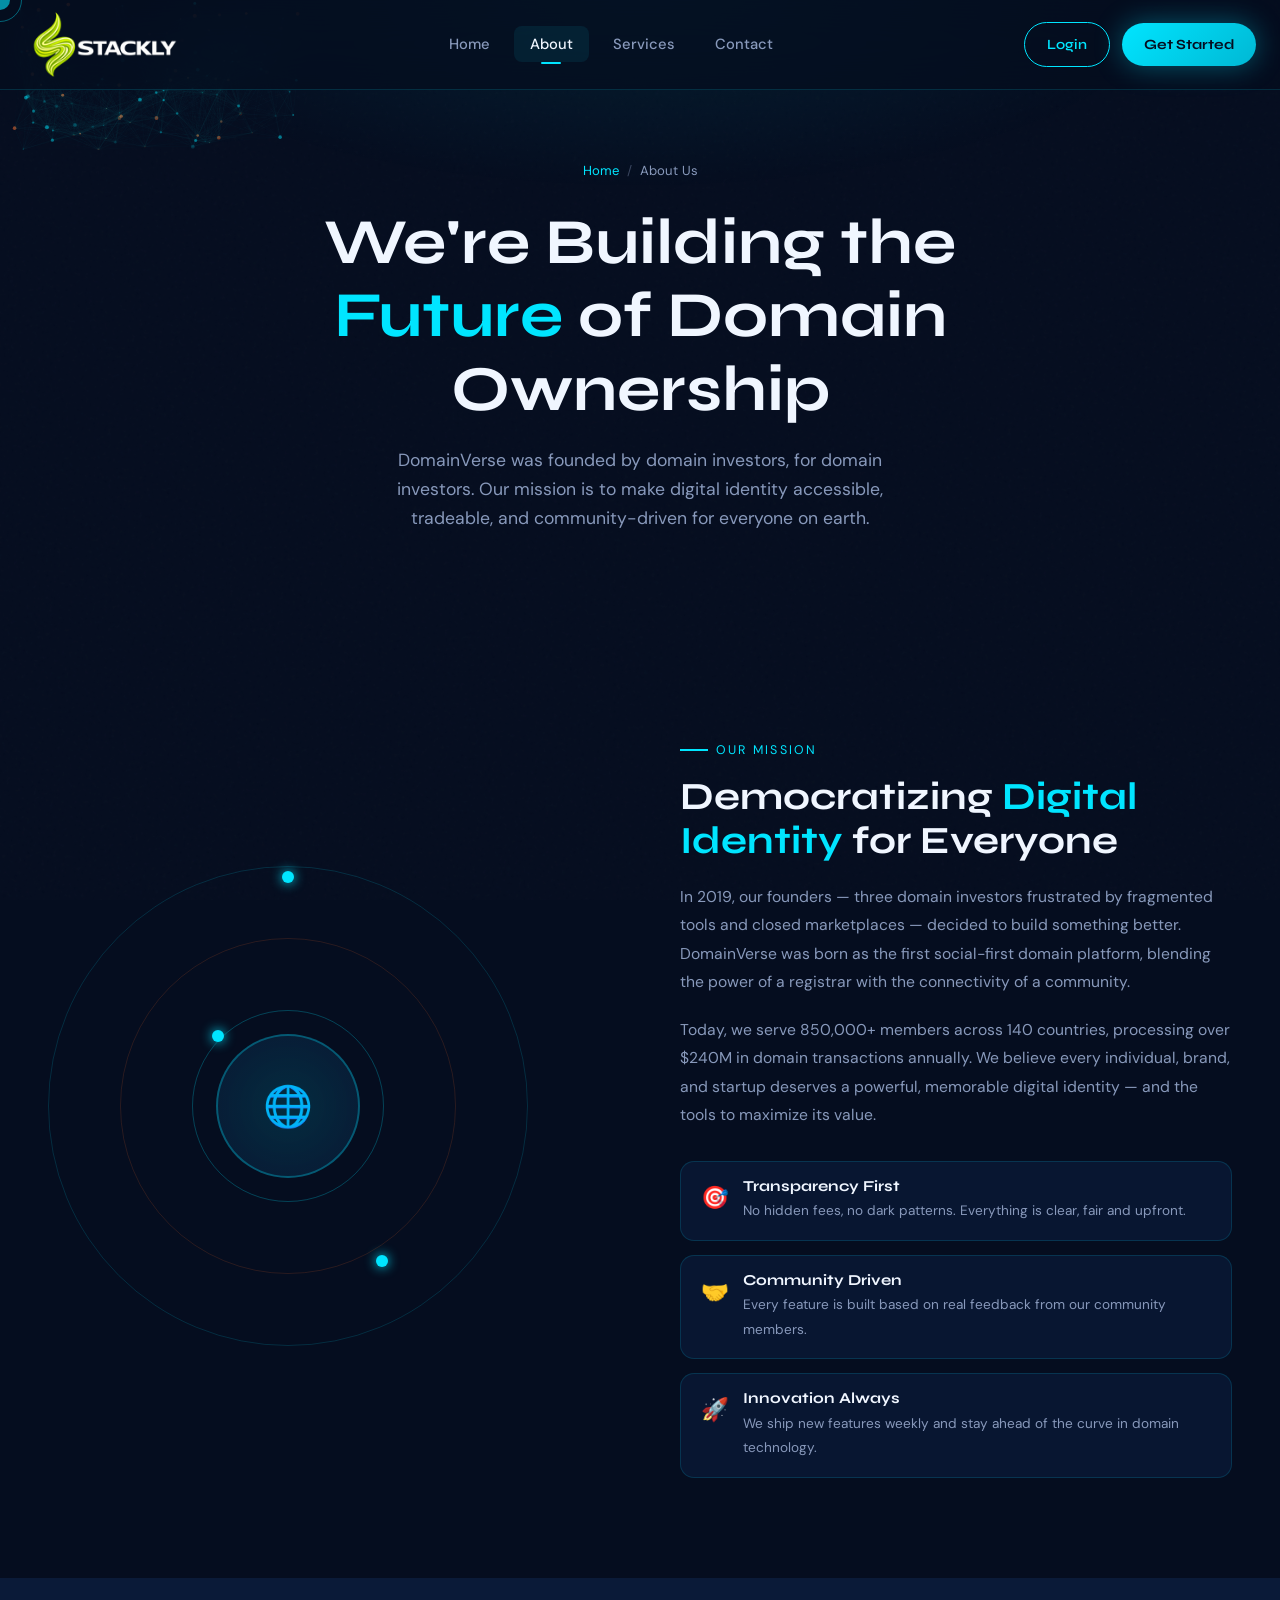
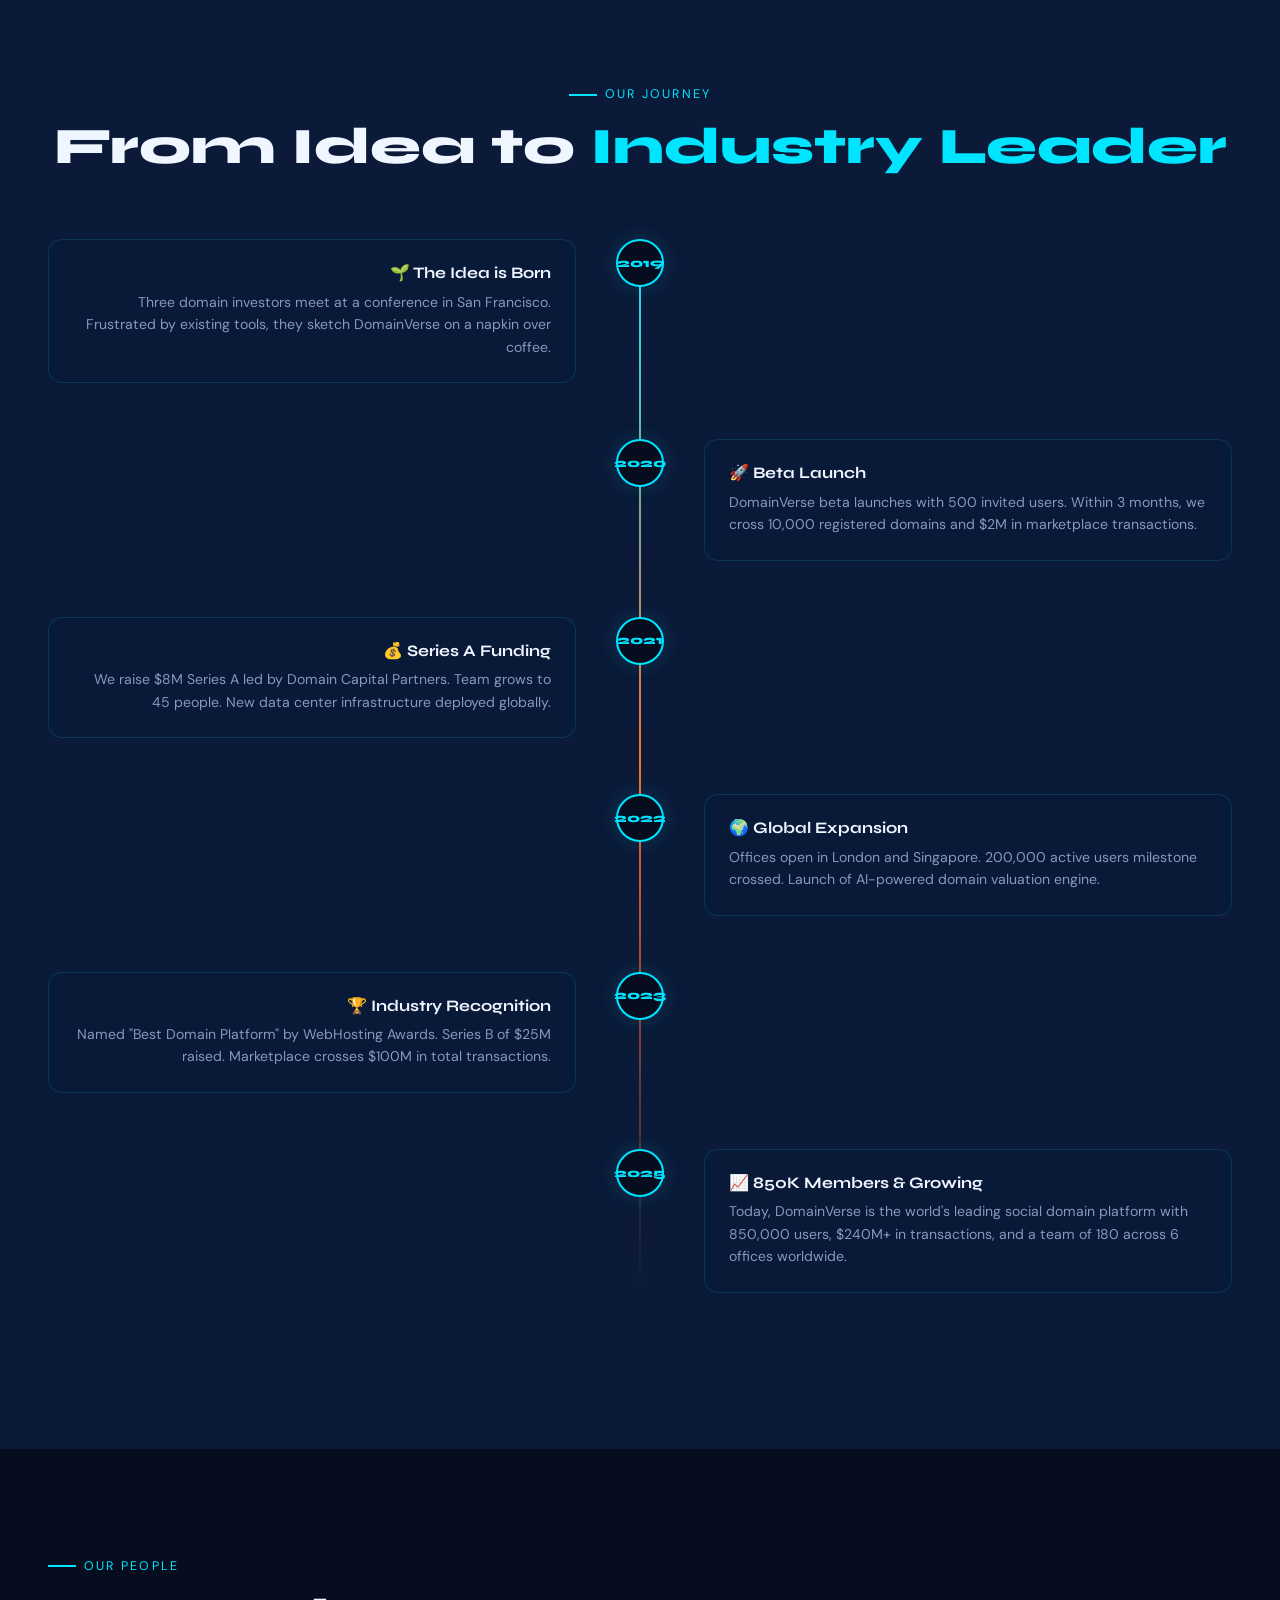
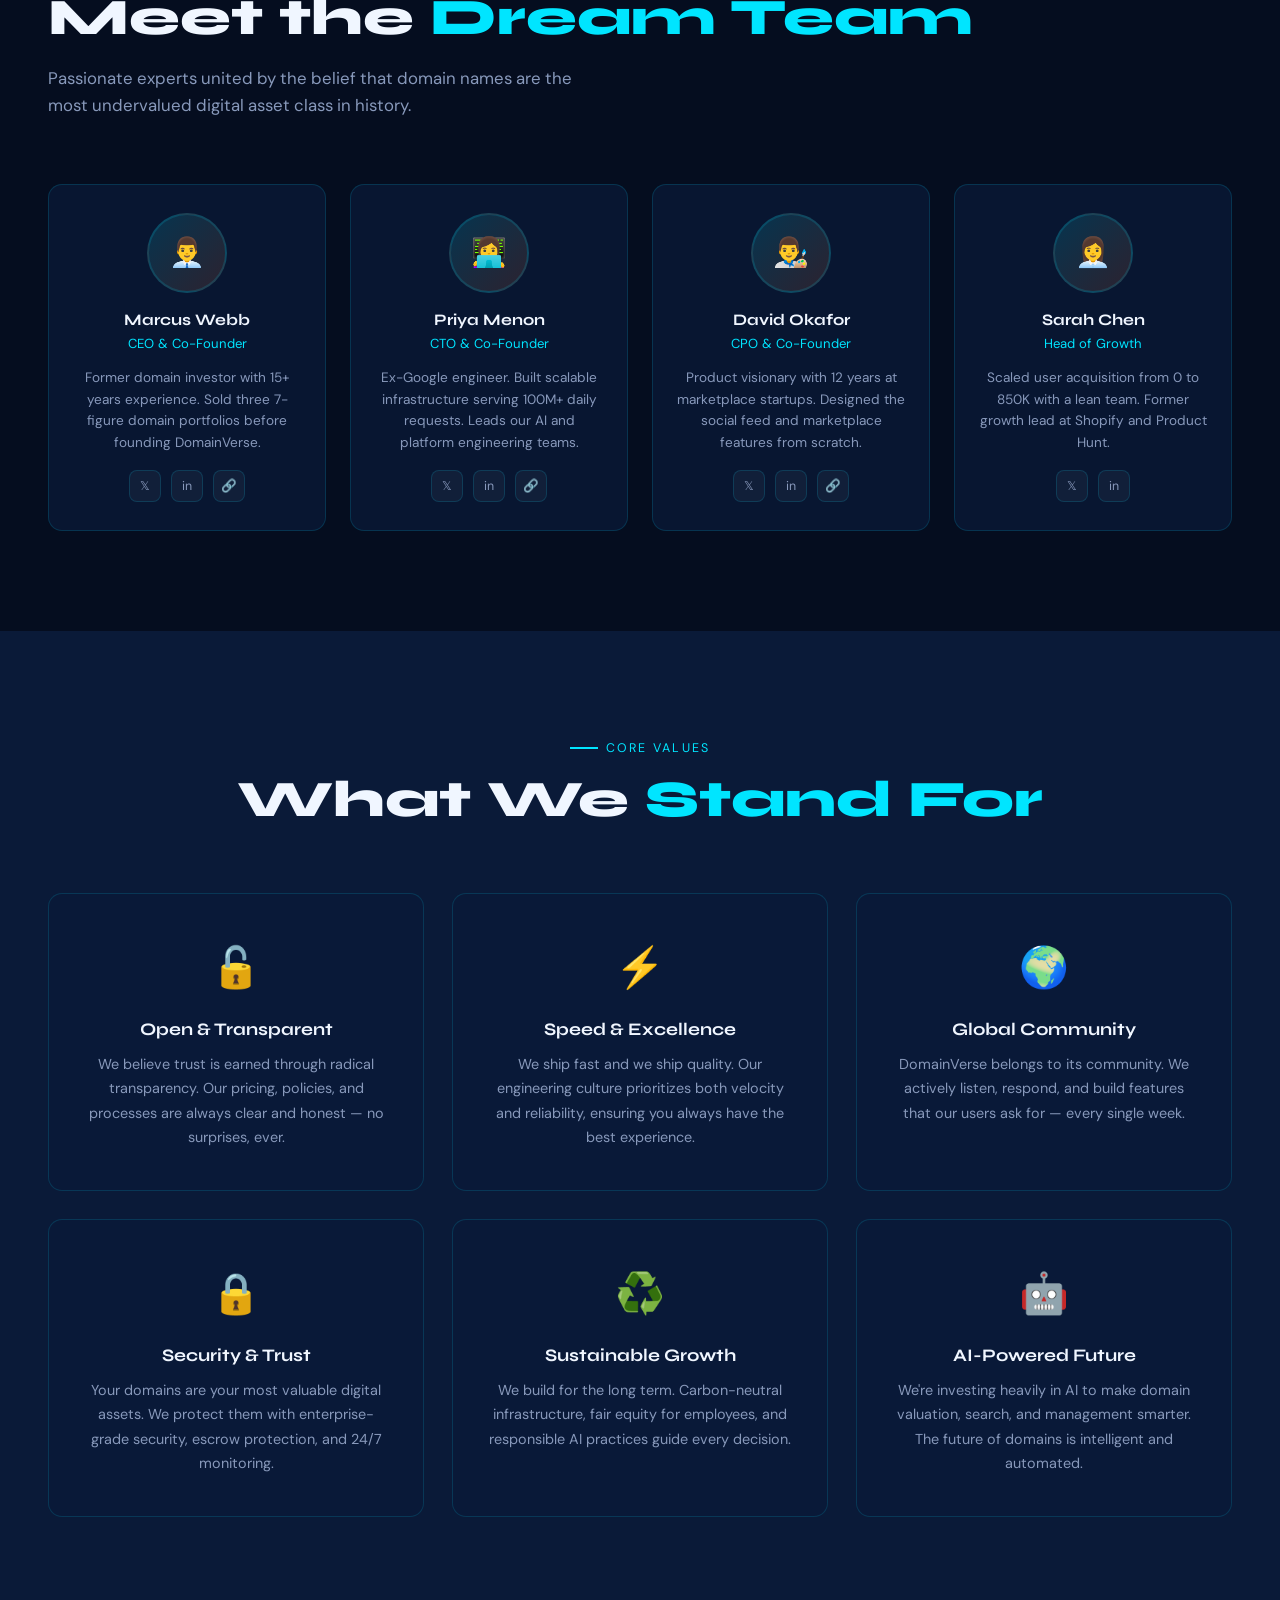
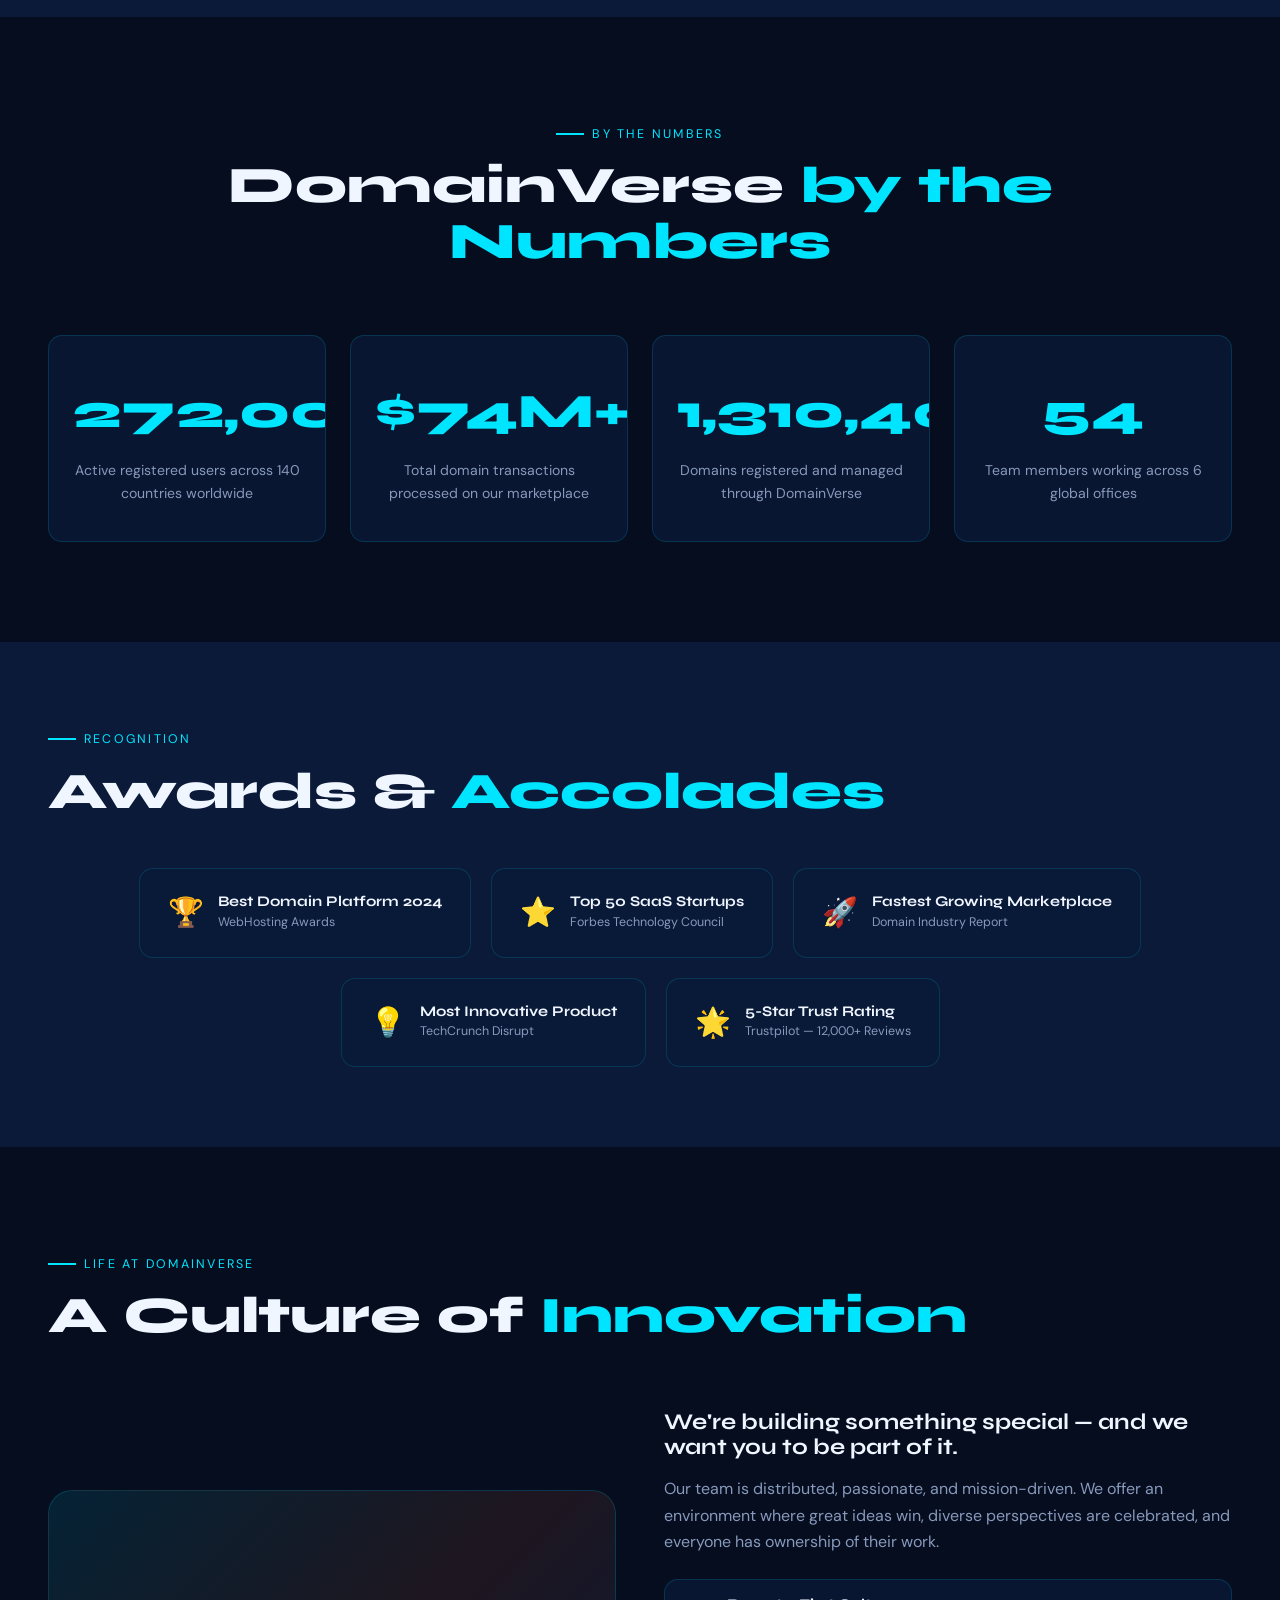
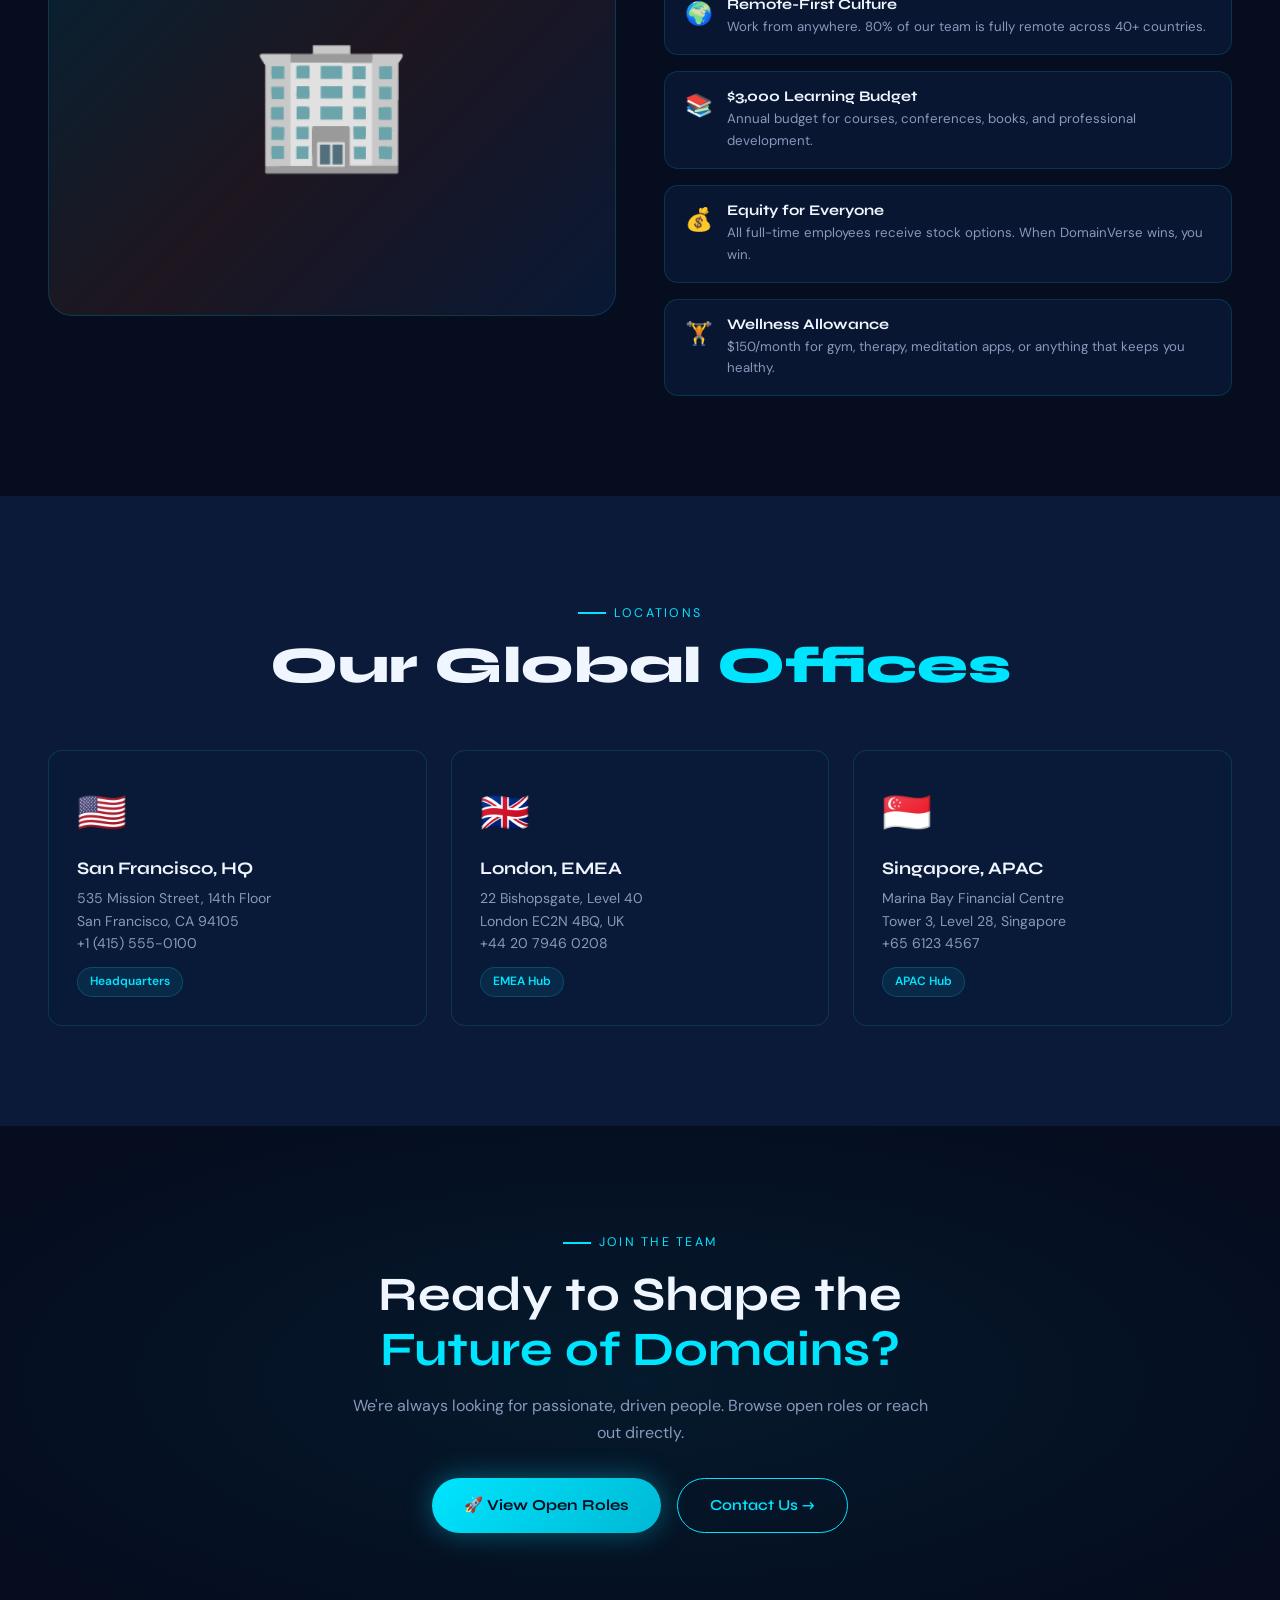
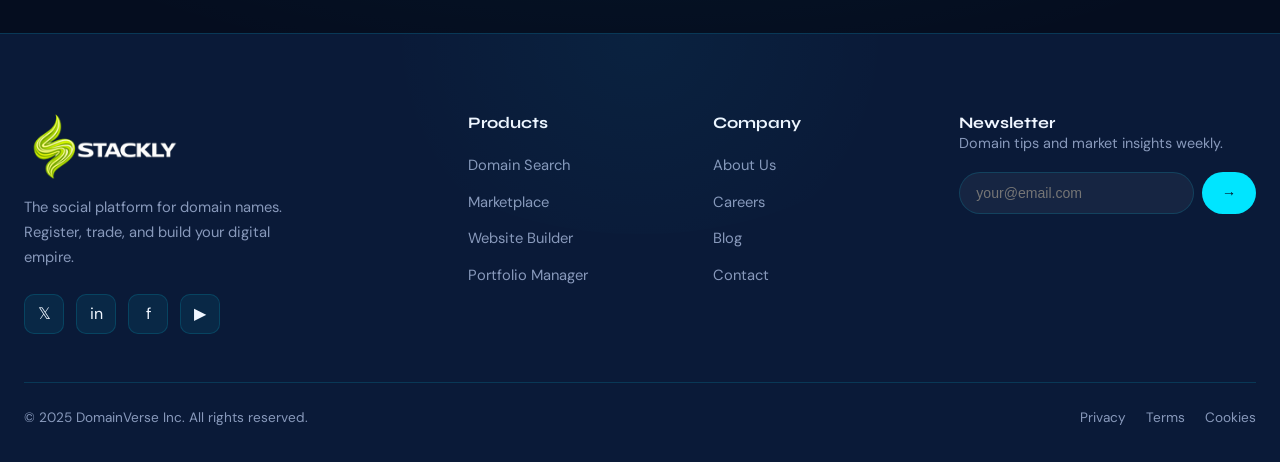
==== commit 0a901dbc: "ddd" ====
--- a/about.html
+++ b/about.html
@@ -15,7 +15,7 @@
 <nav class="navbar">
   <div class="nav-inner">
     <a href="index.html" class="nav-logo">
-   <img src="assets/stack logo.png" alt="DomainVerse Logo" class="logo-icon" />
+   <img src="assets/logo-new.webp" alt="DomainVerse Logo" class="logo-icon" />
     
     </a>
     <ul class="nav-links">
@@ -362,7 +362,7 @@
     <h2 class="reveal">Ready to Shape the <span style="color:var(--cyan)">Future of Domains?</span></h2>
     <p class="reveal delay-1">We're always looking for passionate, driven people. Browse open roles or reach out directly.</p>
     <div class="join-btns reveal delay-2">
-      <a href="#" class="btn btn-primary">🚀 View Open Roles</a>
+      <a href="404.html" class="btn btn-primary">🚀 View Open Roles</a>
       <a href="contact.html" class="btn btn-outline">Contact Us →</a>
     </div>
   </div>
@@ -373,7 +373,7 @@
   <div class="footer-grid">
     <div class="footer-brand">
  <a href="index.html" class="nav-logo">
-   <img src="assets/stack logo.png" alt="DomainVerse Logo" class="logo-icon" />
+   <img src="assets/logo-new.webp" alt="DomainVerse Logo" class="logo-icon" />
     
     </a>
       <p>The social platform for domain names. Register, trade, and build your digital empire.</p>
--- a/global.css
+++ b/global.css
@@ -161,7 +161,7 @@
 ═══════════════════════════════ */
 .navbar {
   position: fixed; top: 0; left: 0; right: 0; z-index: 1000;
-  padding: 0 24px; height: 70px;
+  padding: 0 24px; height: 90px;
   display: flex; align-items: center;
   background: rgba(5,13,31,0.7);
   backdrop-filter: blur(24px);
@@ -231,7 +231,7 @@
 /* ── Mobile nav ── */
 .mobile-nav {
   display: none; position: fixed;
-  top: 70px; left: 0; right: 0; bottom: 0;
+  top: 90px; left: 0; right: 0; bottom: 0;
   background: rgba(5,13,31,0.98);
   backdrop-filter: blur(24px);
   z-index: 999; flex-direction: column;
@@ -503,4 +503,64 @@
   .logo-icon{
     height: 35px;
   }
+}
+/* Mobile Fix */
+@media screen and (max-width: 768px) {
+
+    html,
+    body {
+        width: 100%;
+        overflow-x: hidden;
+    }
+
+    * {
+        max-width: 100%;
+        box-sizing: border-box;
+    }
+
+    img,
+    video,
+    iframe {
+        max-width: 100%;
+        height: auto;
+        display: block;
+    }
+
+    .container,
+    .wrapper,
+    .section,
+    .row {
+        width: 100% !important;
+        max-width: 100% !important;
+        padding-left: 15px;
+        padding-right: 15px;
+    }
+
+    /* Fix flex layouts */
+    .flex,
+    .d-flex {
+        flex-wrap: wrap;
+    }
+
+    /* Fix grid layouts */
+    .grid {
+        grid-template-columns: 1fr !important;
+    }
+
+    /* Prevent long text from causing overflow */
+    h1, h2, h3, h4, h5, h6, p, span, a {
+        word-wrap: break-word;
+        overflow-wrap: break-word;
+    }
+
+    /* Remove accidental horizontal movement */
+    [style*="translateX"],
+    [style*="left:"],
+    [style*="right:"] {
+        max-width: 100%;
+    }
+}
+html,
+body {
+    overflow-x: hidden;
 }
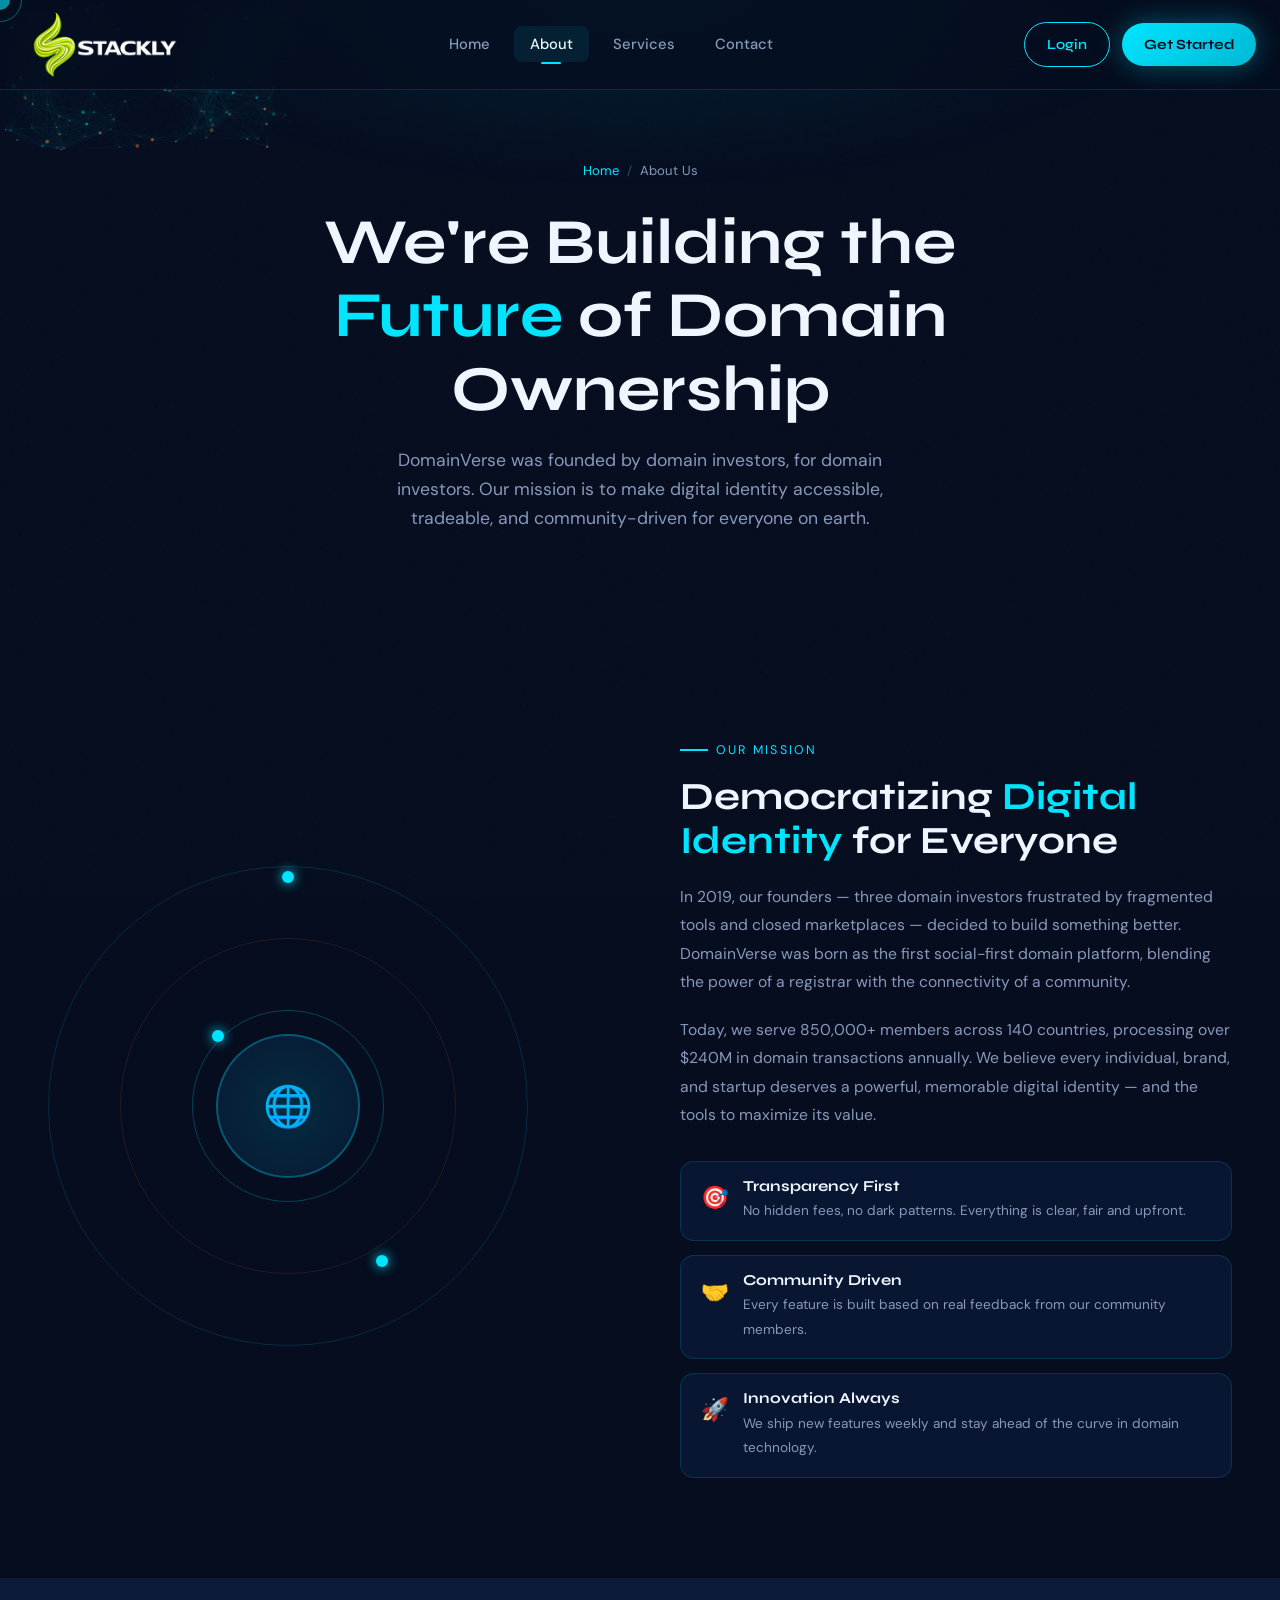
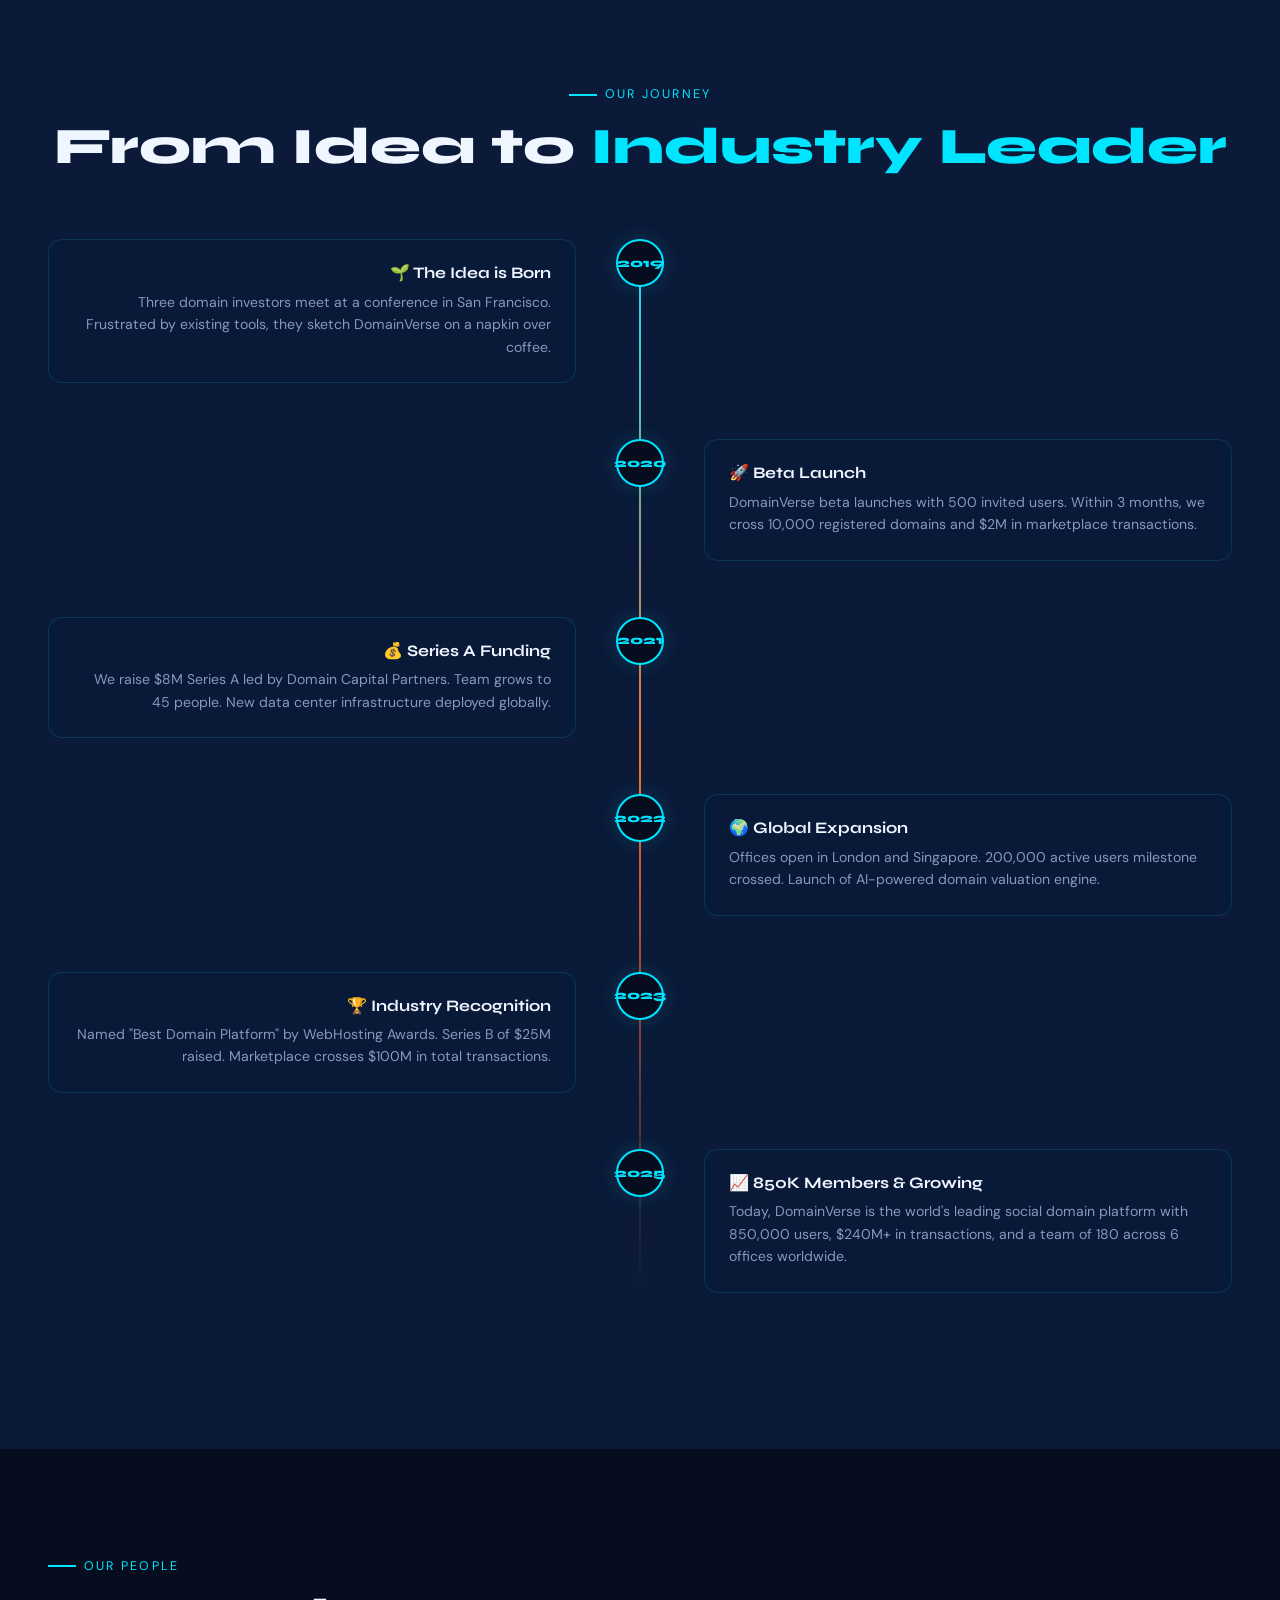
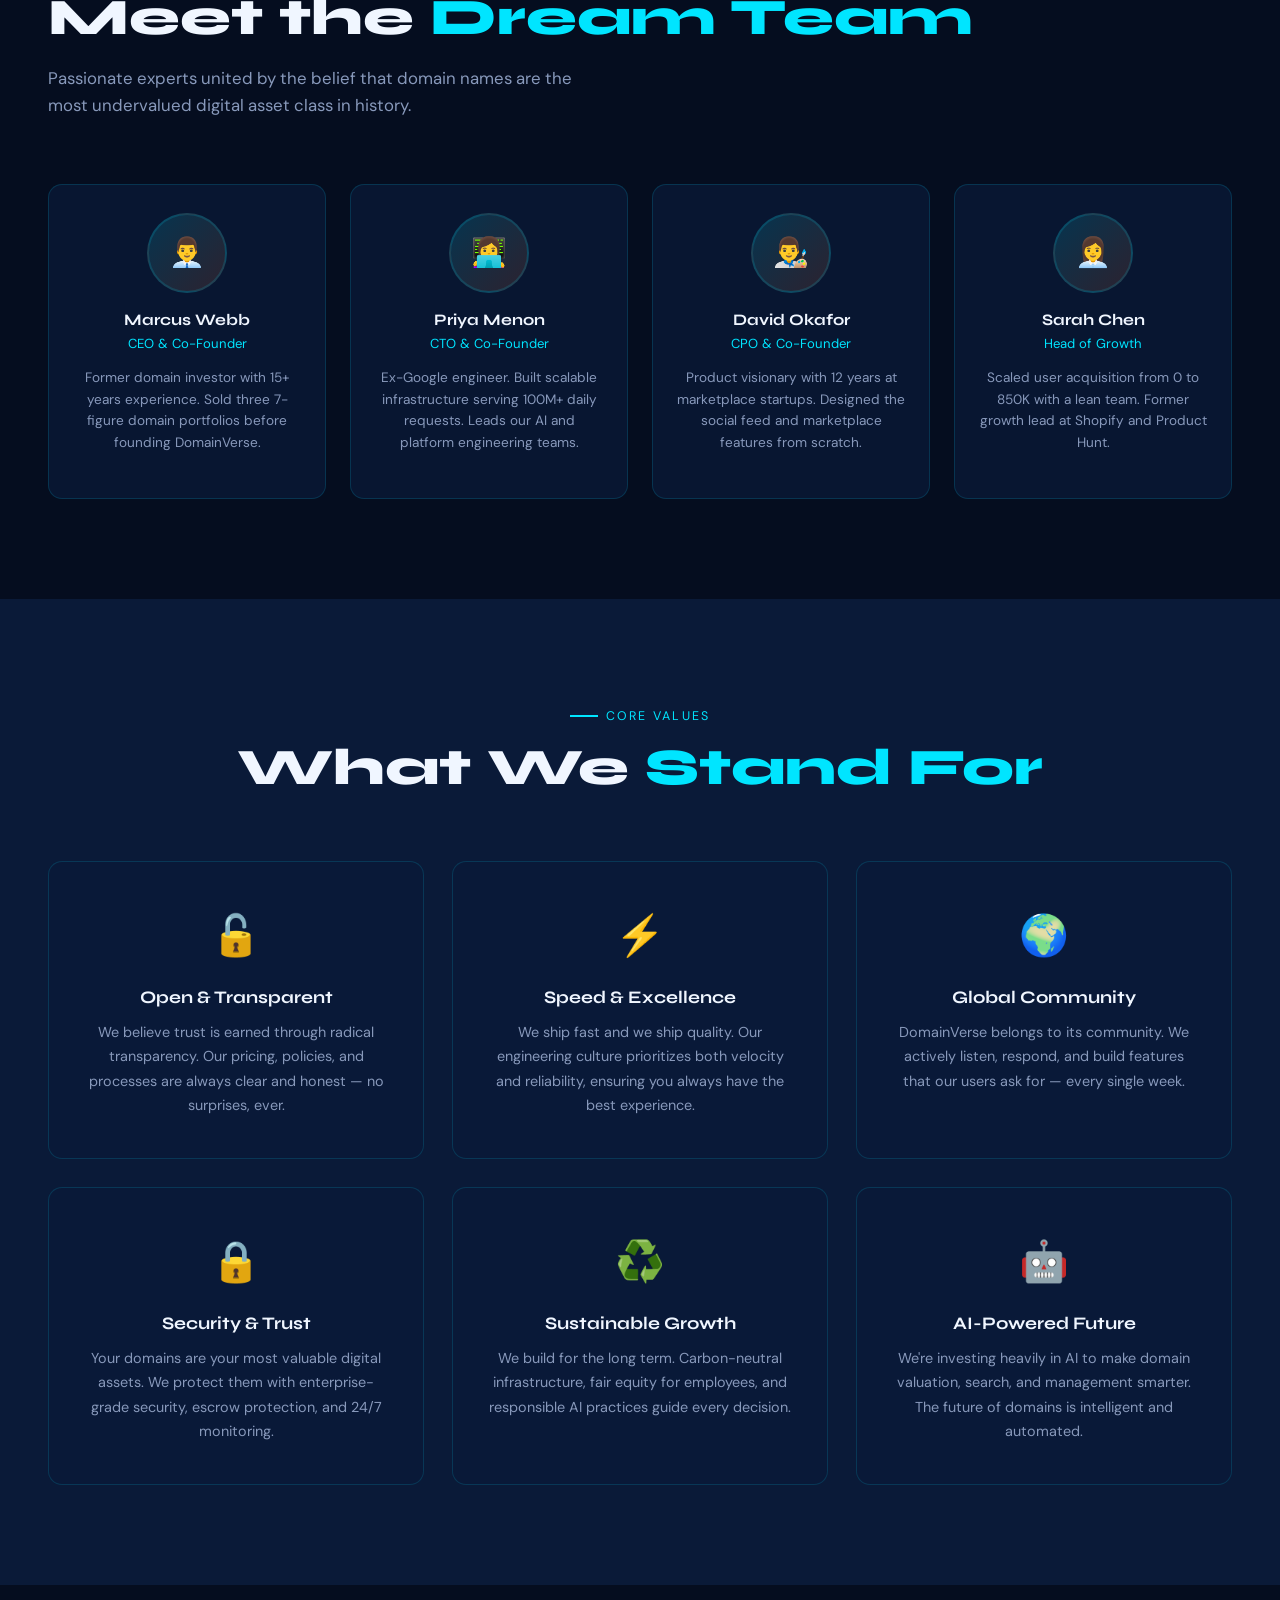
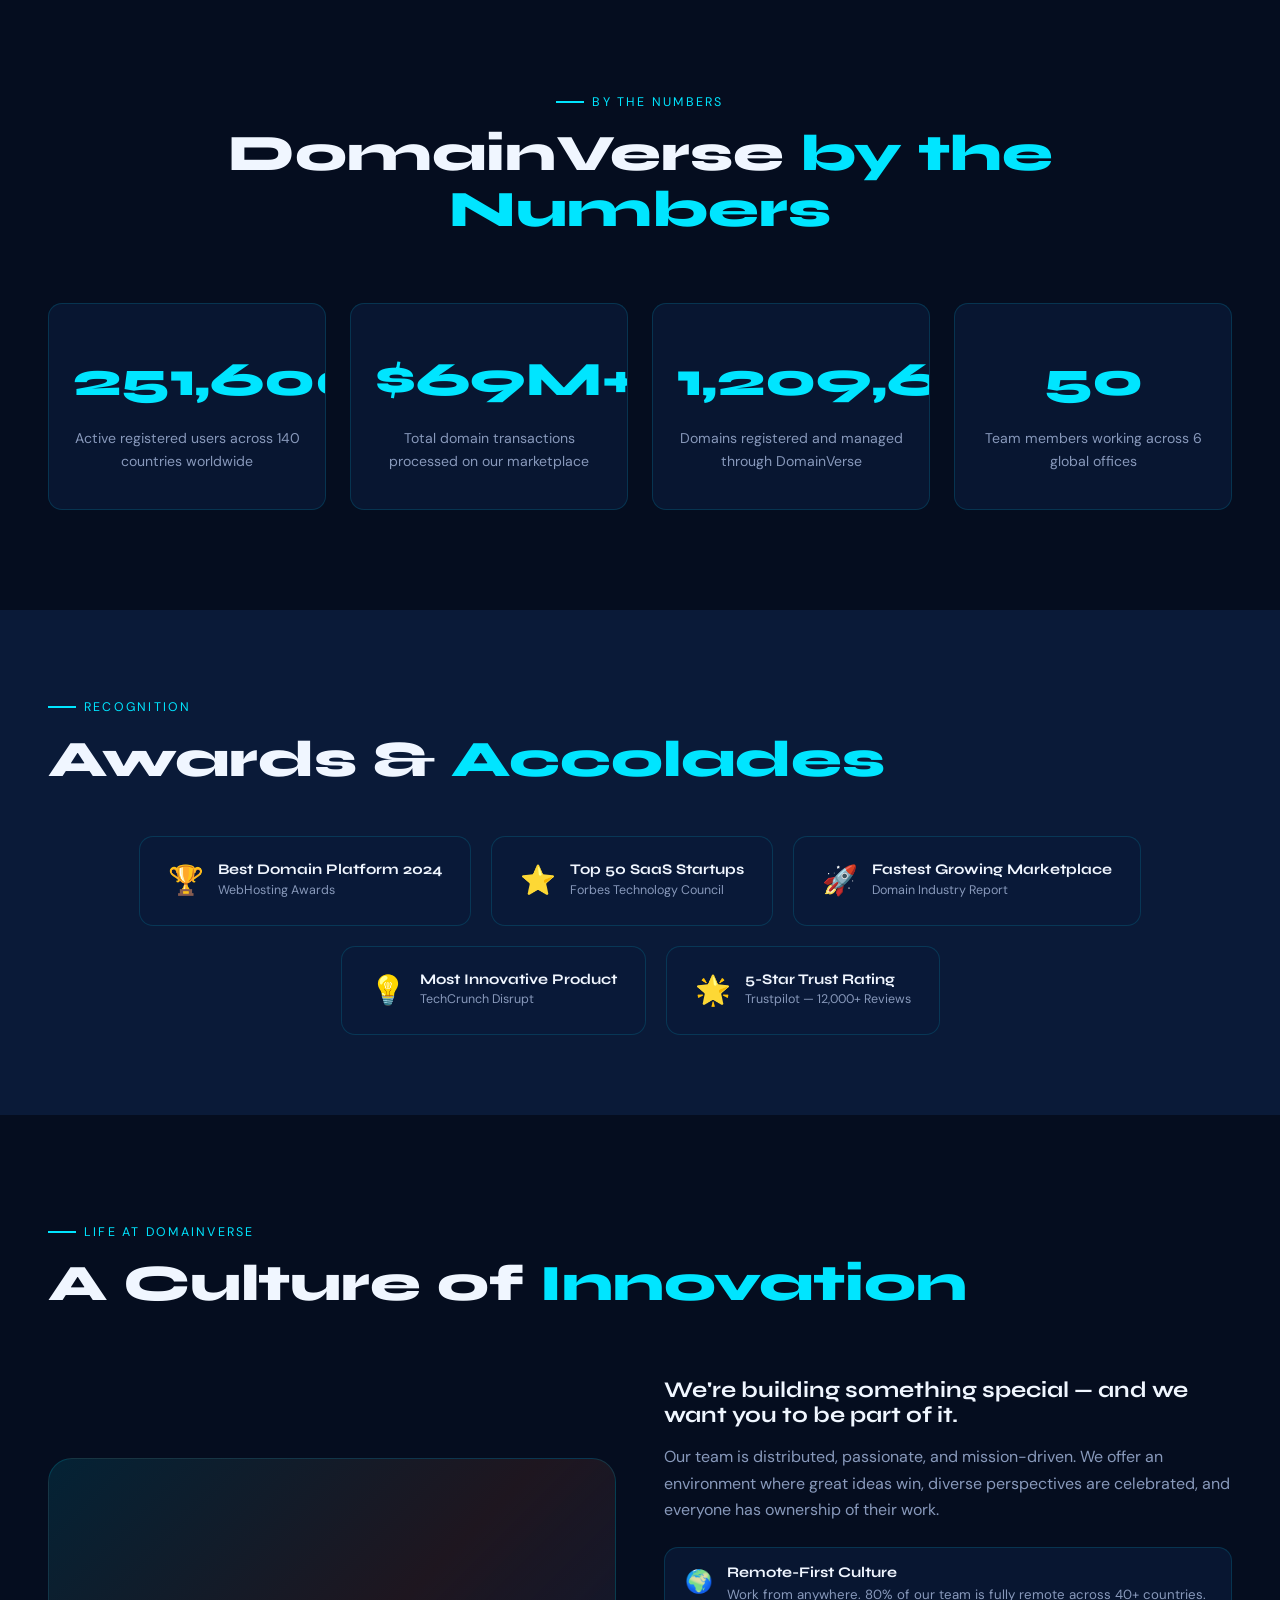
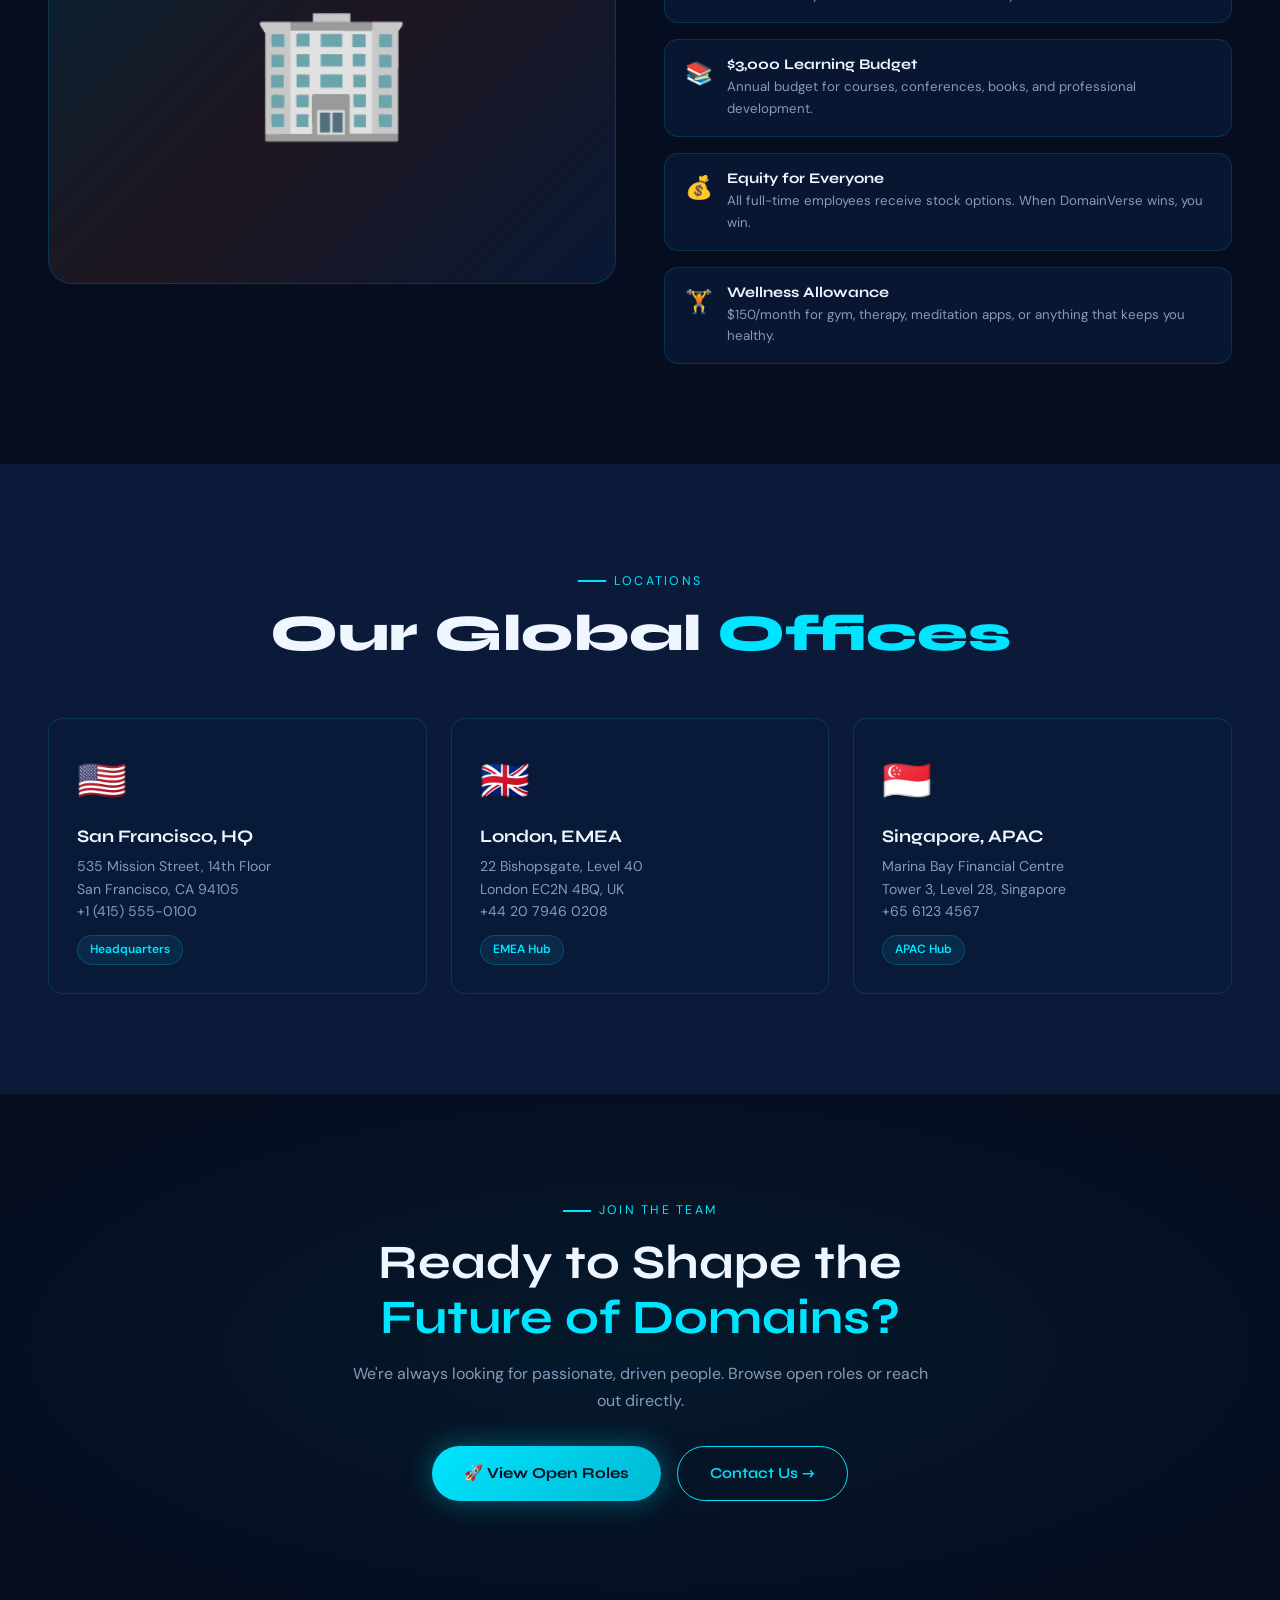
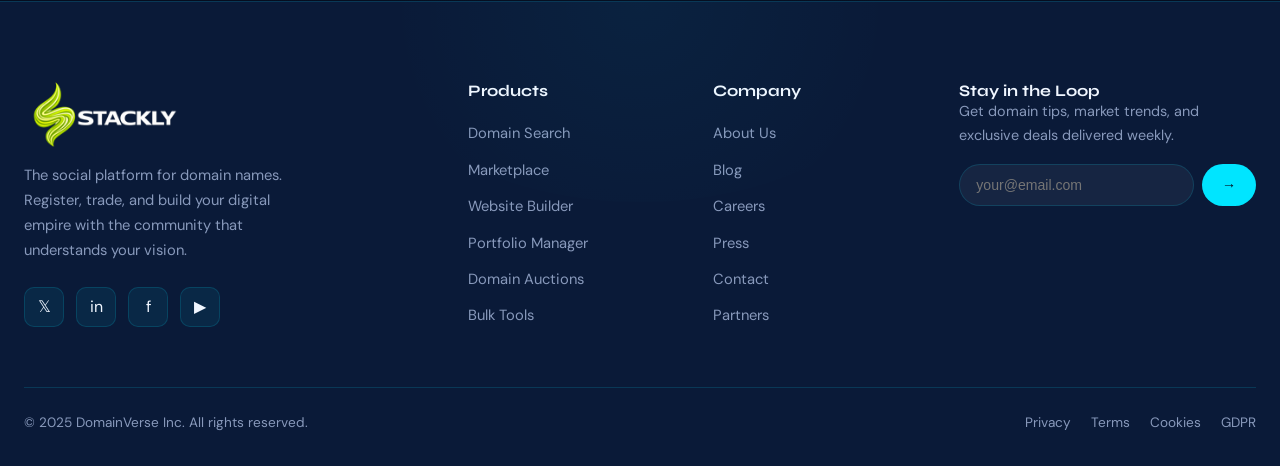
==== commit 2610a4c1: "dd" ====
--- a/about.html
+++ b/about.html
@@ -170,7 +170,7 @@
         <div class="role">CEO & Co-Founder</div>
         <p>Former domain investor with 15+ years experience. Sold three 7-figure domain portfolios before founding DomainVerse.</p>
         <div class="team-links">
-          <a href="#">𝕏</a><a href="#">in</a><a href="#">🔗</a>
+        
         </div>
       </div>
       <div class="team-card reveal delay-2">
@@ -179,7 +179,7 @@
         <div class="role">CTO & Co-Founder</div>
         <p>Ex-Google engineer. Built scalable infrastructure serving 100M+ daily requests. Leads our AI and platform engineering teams.</p>
         <div class="team-links">
-          <a href="#">𝕏</a><a href="#">in</a><a href="#">🔗</a>
+      
         </div>
       </div>
       <div class="team-card reveal delay-3">
@@ -188,7 +188,7 @@
         <div class="role">CPO & Co-Founder</div>
         <p>Product visionary with 12 years at marketplace startups. Designed the social feed and marketplace features from scratch.</p>
         <div class="team-links">
-          <a href="#">𝕏</a><a href="#">in</a><a href="#">🔗</a>
+       
         </div>
       </div>
       <div class="team-card reveal delay-4">
@@ -197,7 +197,7 @@
         <div class="role">Head of Growth</div>
         <p>Scaled user acquisition from 0 to 850K with a lean team. Former growth lead at Shopify and Product Hunt.</p>
         <div class="team-links">
-          <a href="#">𝕏</a><a href="#">in</a>
+       
         </div>
       </div>
     </div>
@@ -376,7 +376,7 @@
    <img src="assets/logo-new.webp" alt="DomainVerse Logo" class="logo-icon" />
     
     </a>
-      <p>The social platform for domain names. Register, trade, and build your digital empire.</p>
+      <p>The social platform for domain names. Register, trade, and build your digital empire with the community that understands your vision.</p>
       <div class="footer-social">
         <a href="404.html" class="social-icon">𝕏</a>
         <a href="404.html" class="social-icon">in</a>
@@ -384,26 +384,44 @@
         <a href="404.html" class="social-icon">▶</a>
       </div>
     </div>
-    <div class="footer-col"><h4>Products</h4><ul>
-      <li><a href="404.html">Domain Search</a></li><li><a href="404.html">Marketplace</a></li>
-      <li><a href="404.html">Website Builder</a></li><li><a href="404.html">Portfolio Manager</a></li>
-    </ul></div>
-    <div class="footer-col"><h4>Company</h4><ul>
-      <li><a href="about.html">About Us</a></li><li><a href="404.html">Careers</a></li>
-      <li><a href="404.html">Blog</a></li><li><a href="contact.html">Contact</a></li>
-    </ul></div>
+    <div class="footer-col">
+      <h4>Products</h4>
+      <ul>
+        <li><a href="404.html">Domain Search</a></li>
+        <li><a href="404.html">Marketplace</a></li>
+        <li><a href="404.html">Website Builder</a></li>
+        <li><a href="404.html">Portfolio Manager</a></li>
+        <li><a href="404.html">Domain Auctions</a></li>
+        <li><a href="404.html">Bulk Tools</a></li>
+      </ul>
+    </div>
+    <div class="footer-col">
+      <h4>Company</h4>
+      <ul>
+        <li><a href="about.html">About Us</a></li>
+        <li><a href="404.html">Blog</a></li>
+        <li><a href="404.html">Careers</a></li>
+        <li><a href="404.html">Press</a></li>
+        <li><a href="contact.html">Contact</a></li>
+        <li><a href="404.html">Partners</a></li>
+      </ul>
+    </div>
     <div class="footer-newsletter">
-      <h4>Newsletter</h4>
-      <p>Domain tips and market insights weekly.</p>
+      <h4>Stay in the Loop</h4>
+      <p>Get domain tips, market trends, and exclusive deals delivered weekly.</p>
       <div class="newsletter-form">
-        <input type="email" placeholder="your@email.com" /><button>→</button>
+        <input type="email" placeholder="your@email.com" />
+        <button>→</button>
       </div>
     </div>
   </div>
   <div class="footer-bottom">
     <p>© 2025 DomainVerse Inc. All rights reserved.</p>
     <div class="footer-bottom-links">
-      <a href="404.html">Privacy</a><a href="404.html">Terms</a><a href="404.html">Cookies</a>
+      <a href="404.html">Privacy</a>
+      <a href="404.html">Terms</a>
+      <a href="404.html">Cookies</a>
+      <a href="404.html">GDPR</a>
     </div>
   </div>
 </footer>
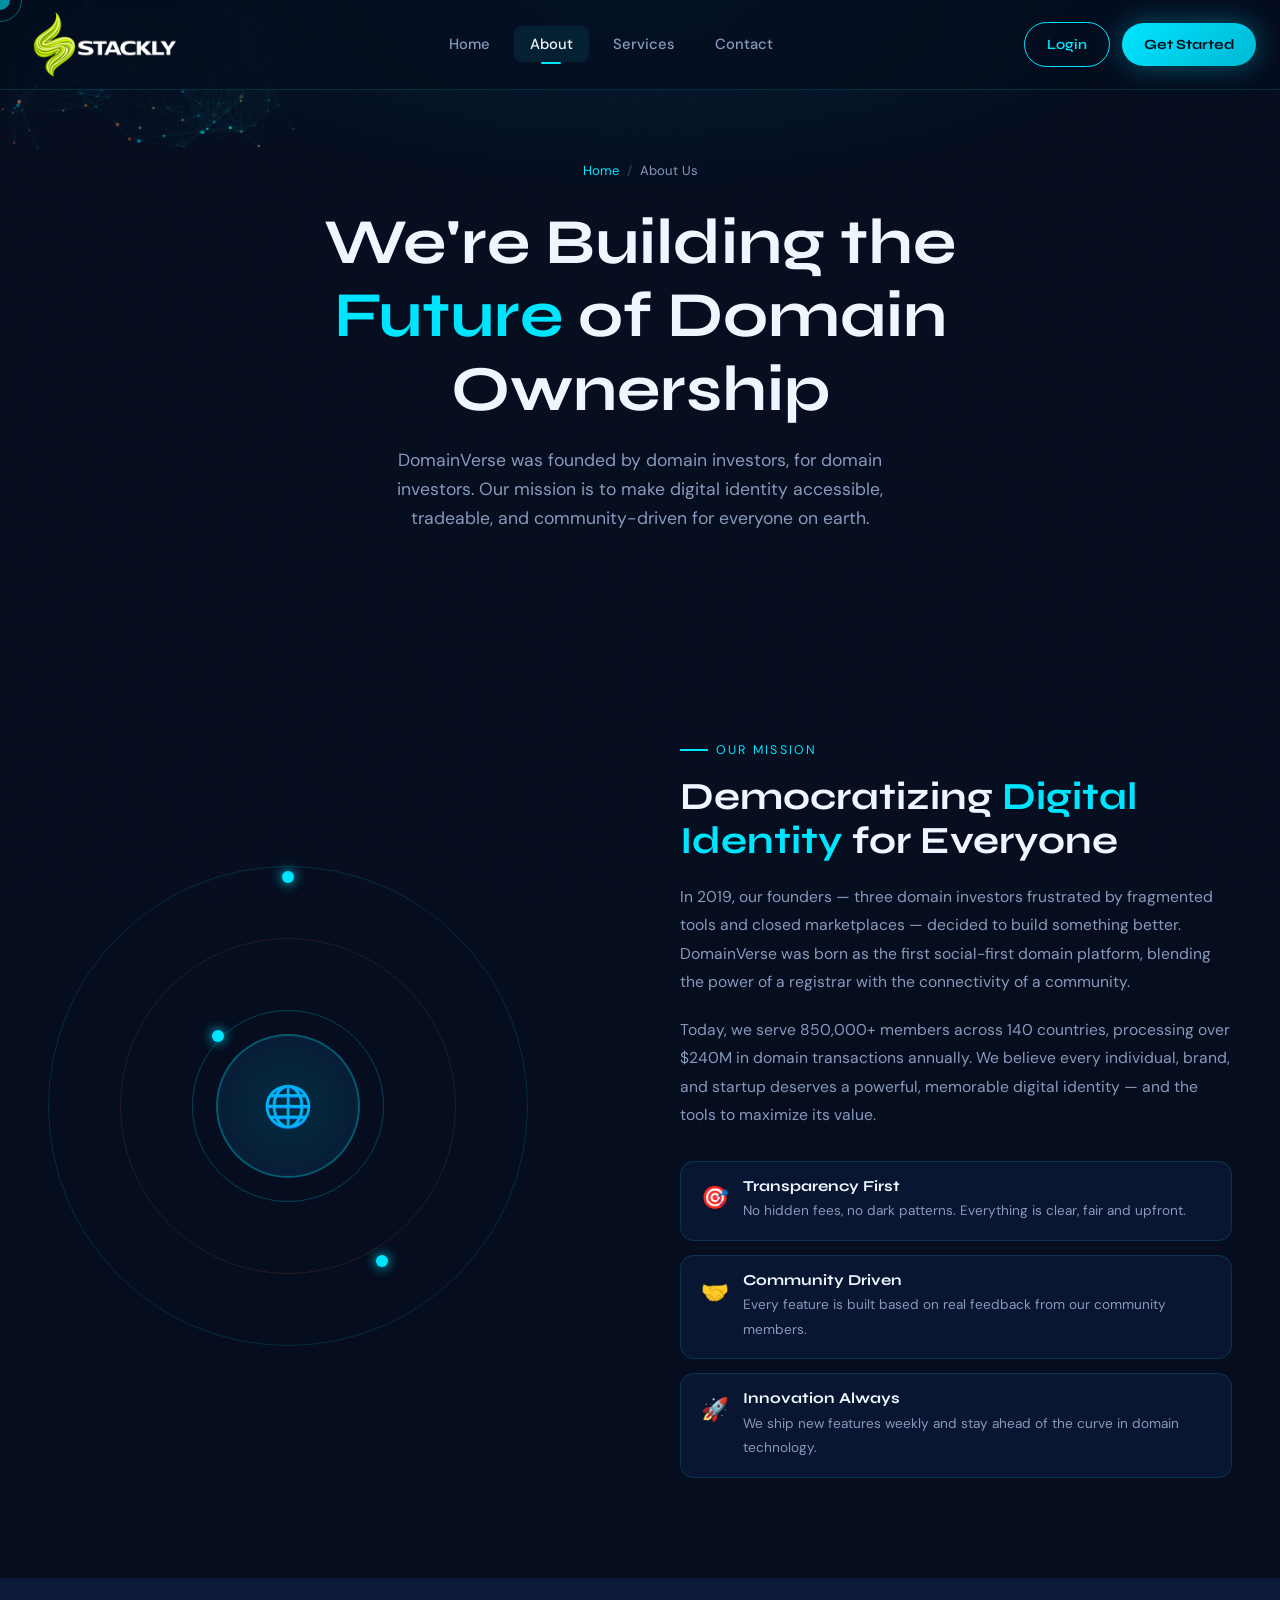
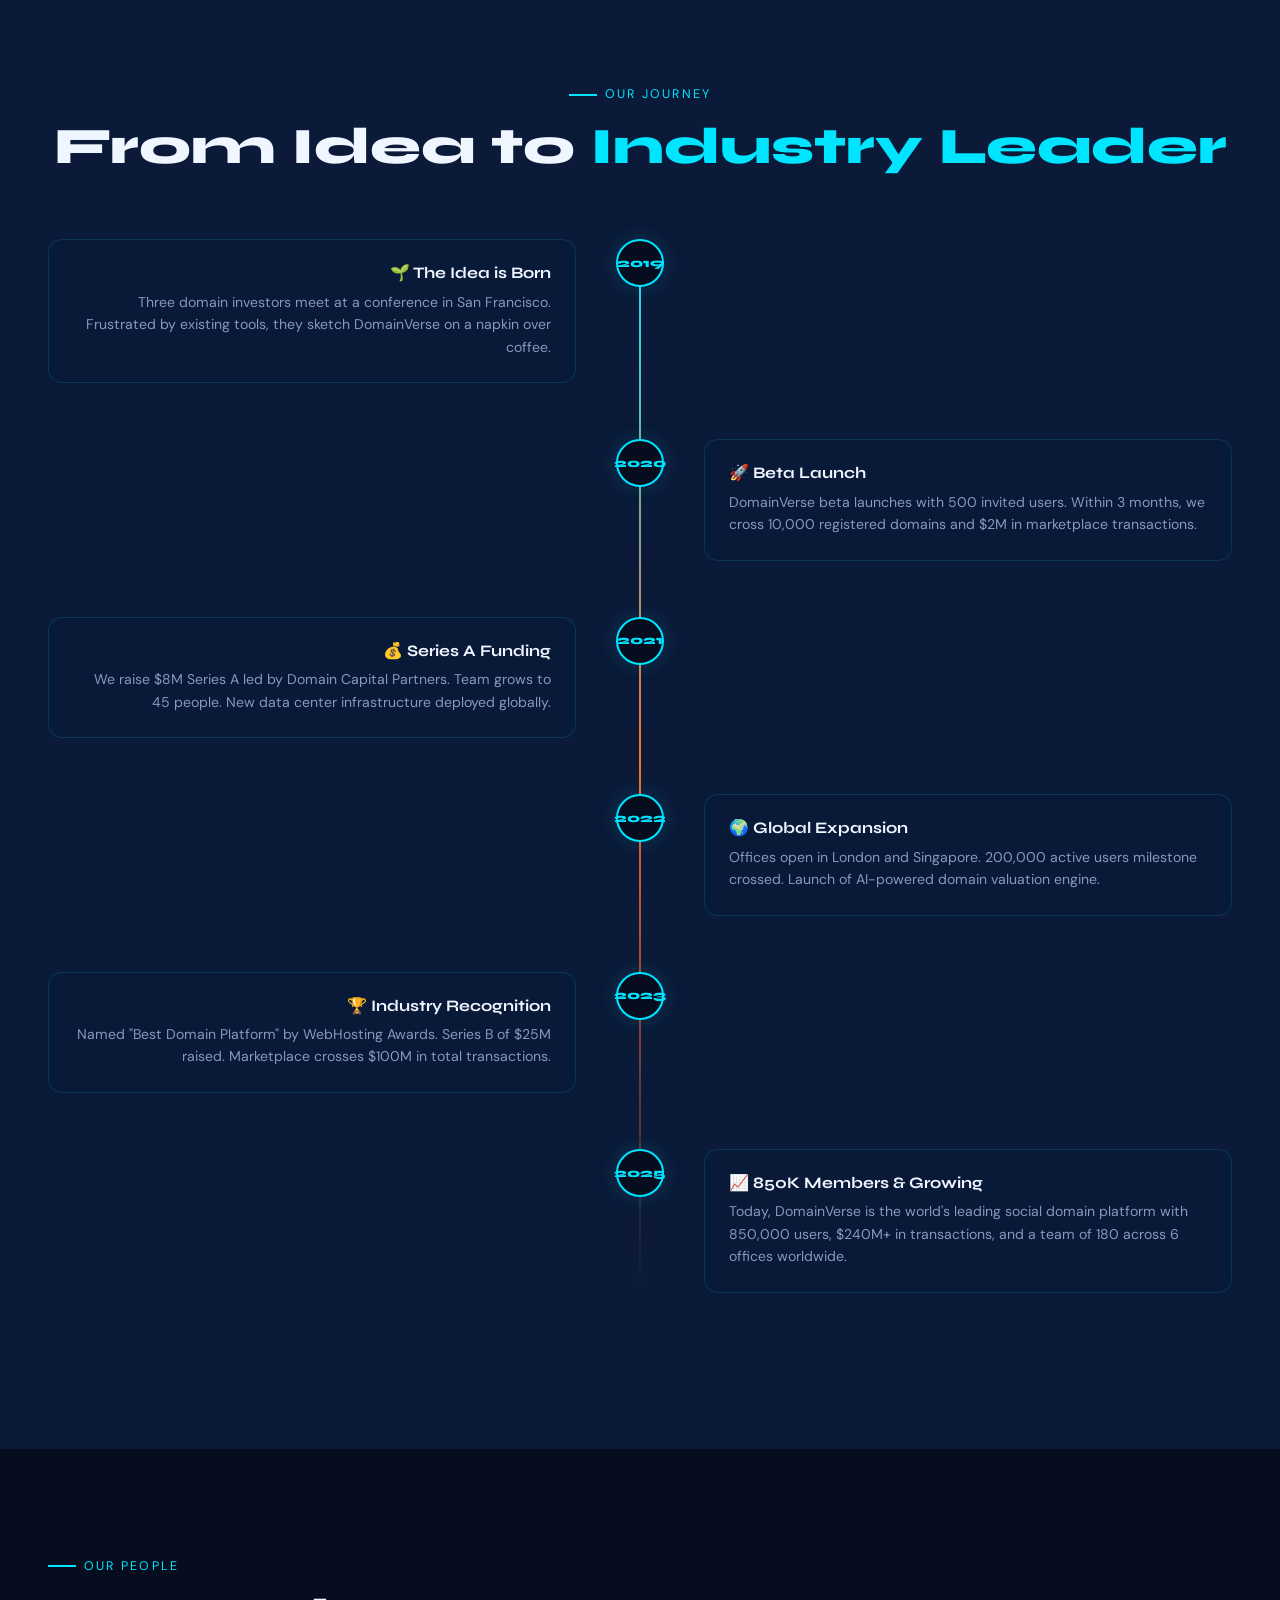
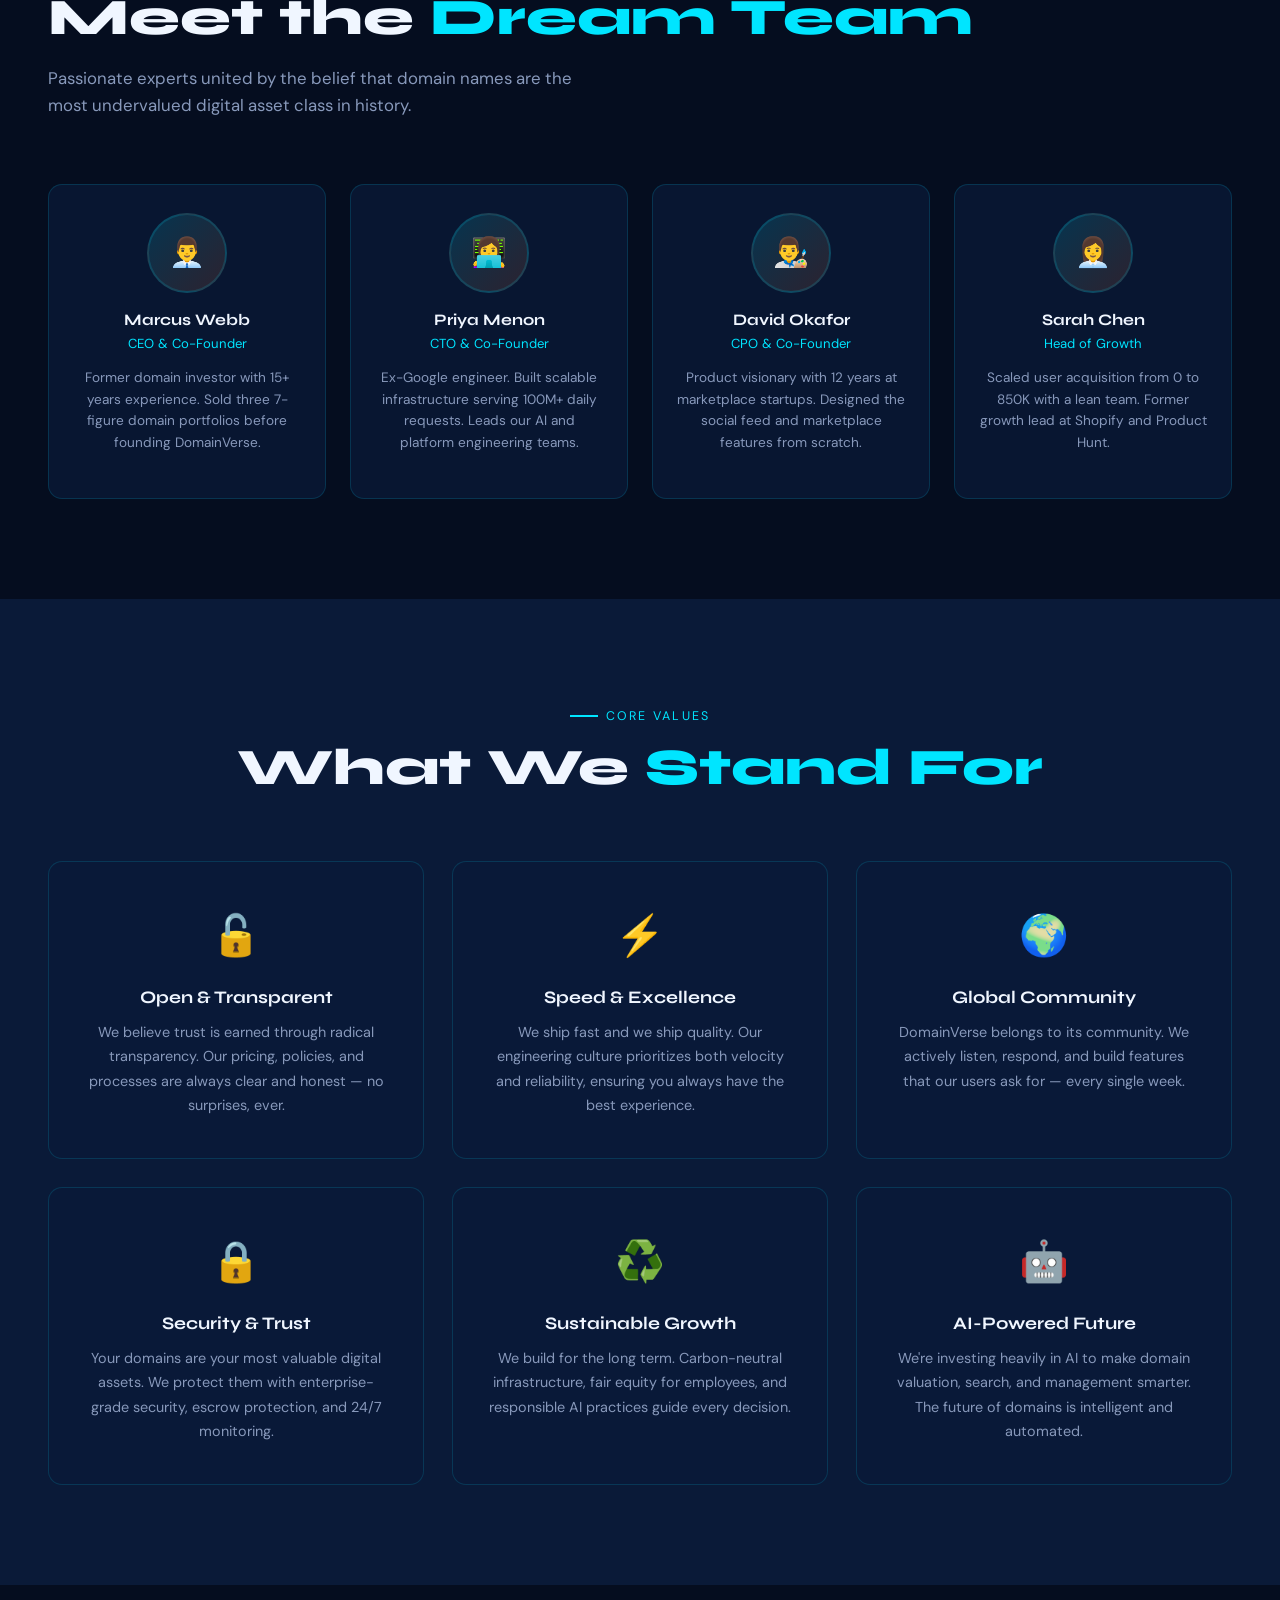
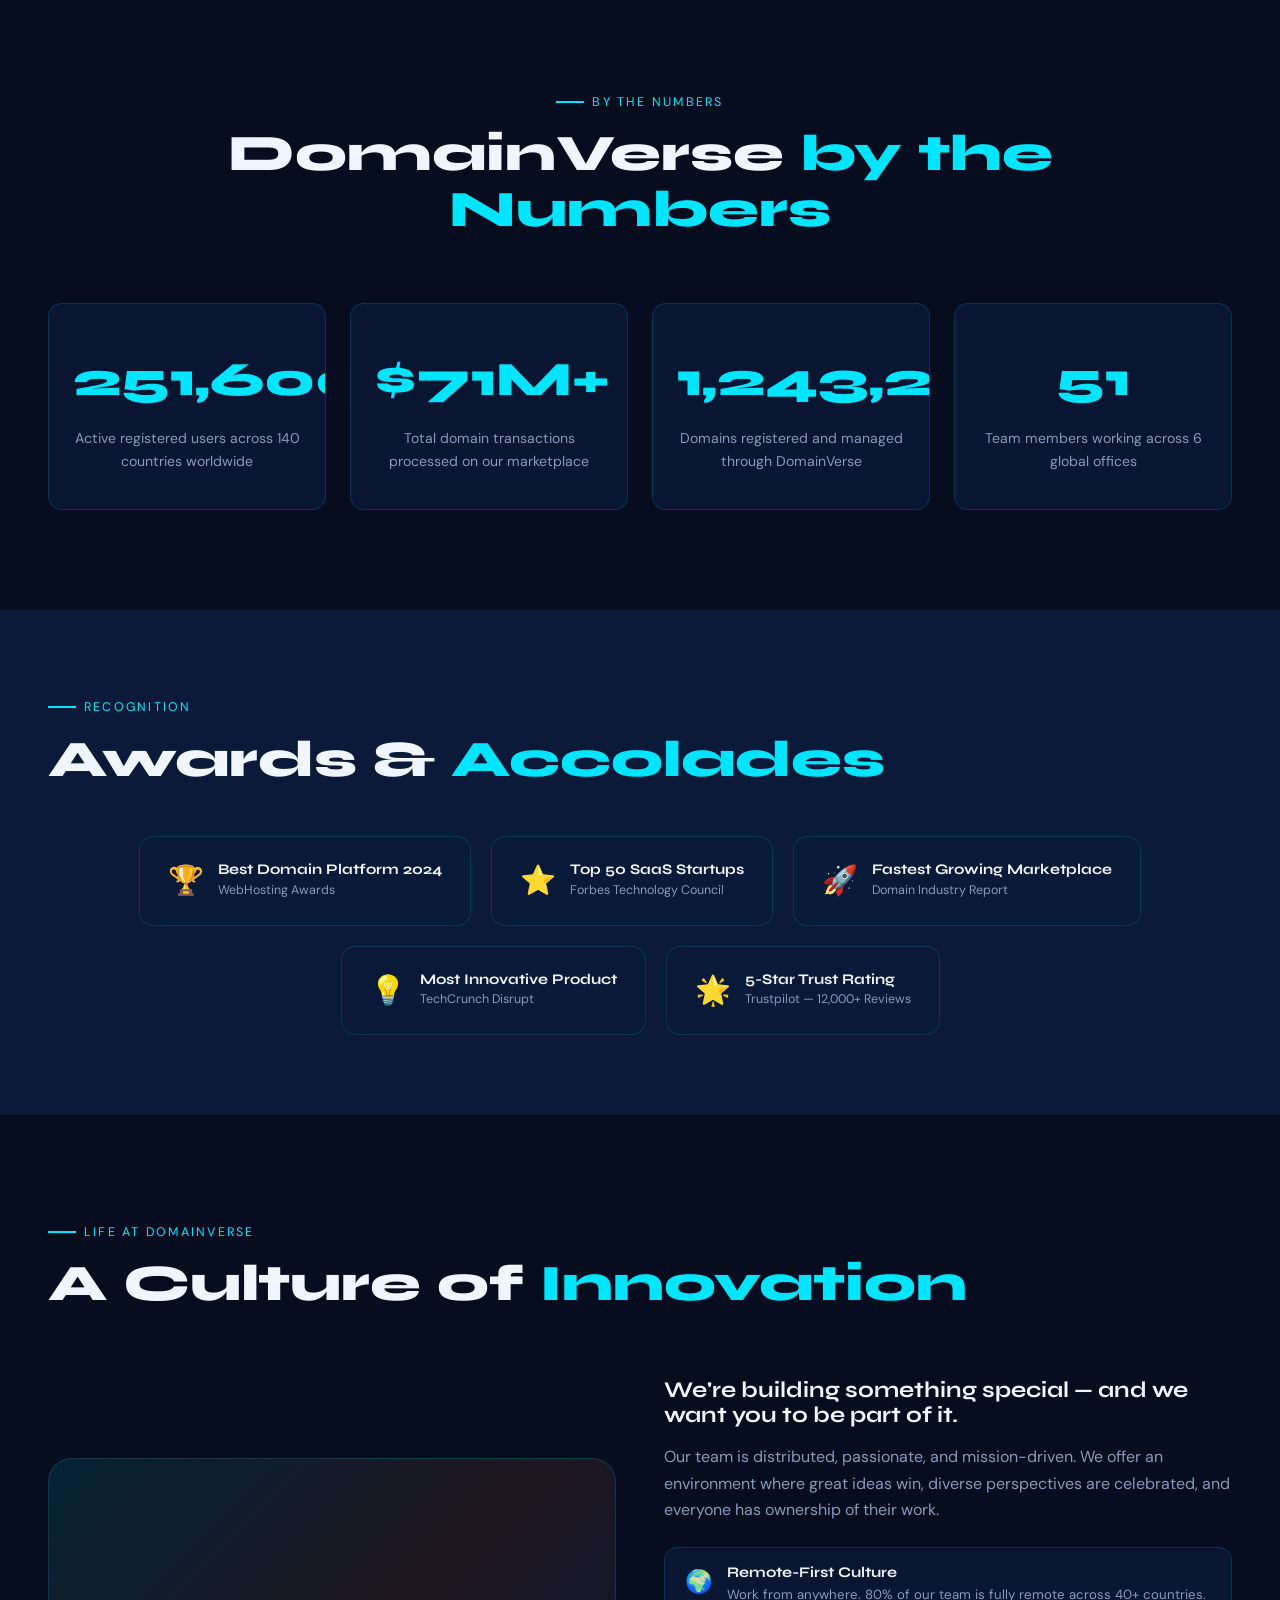
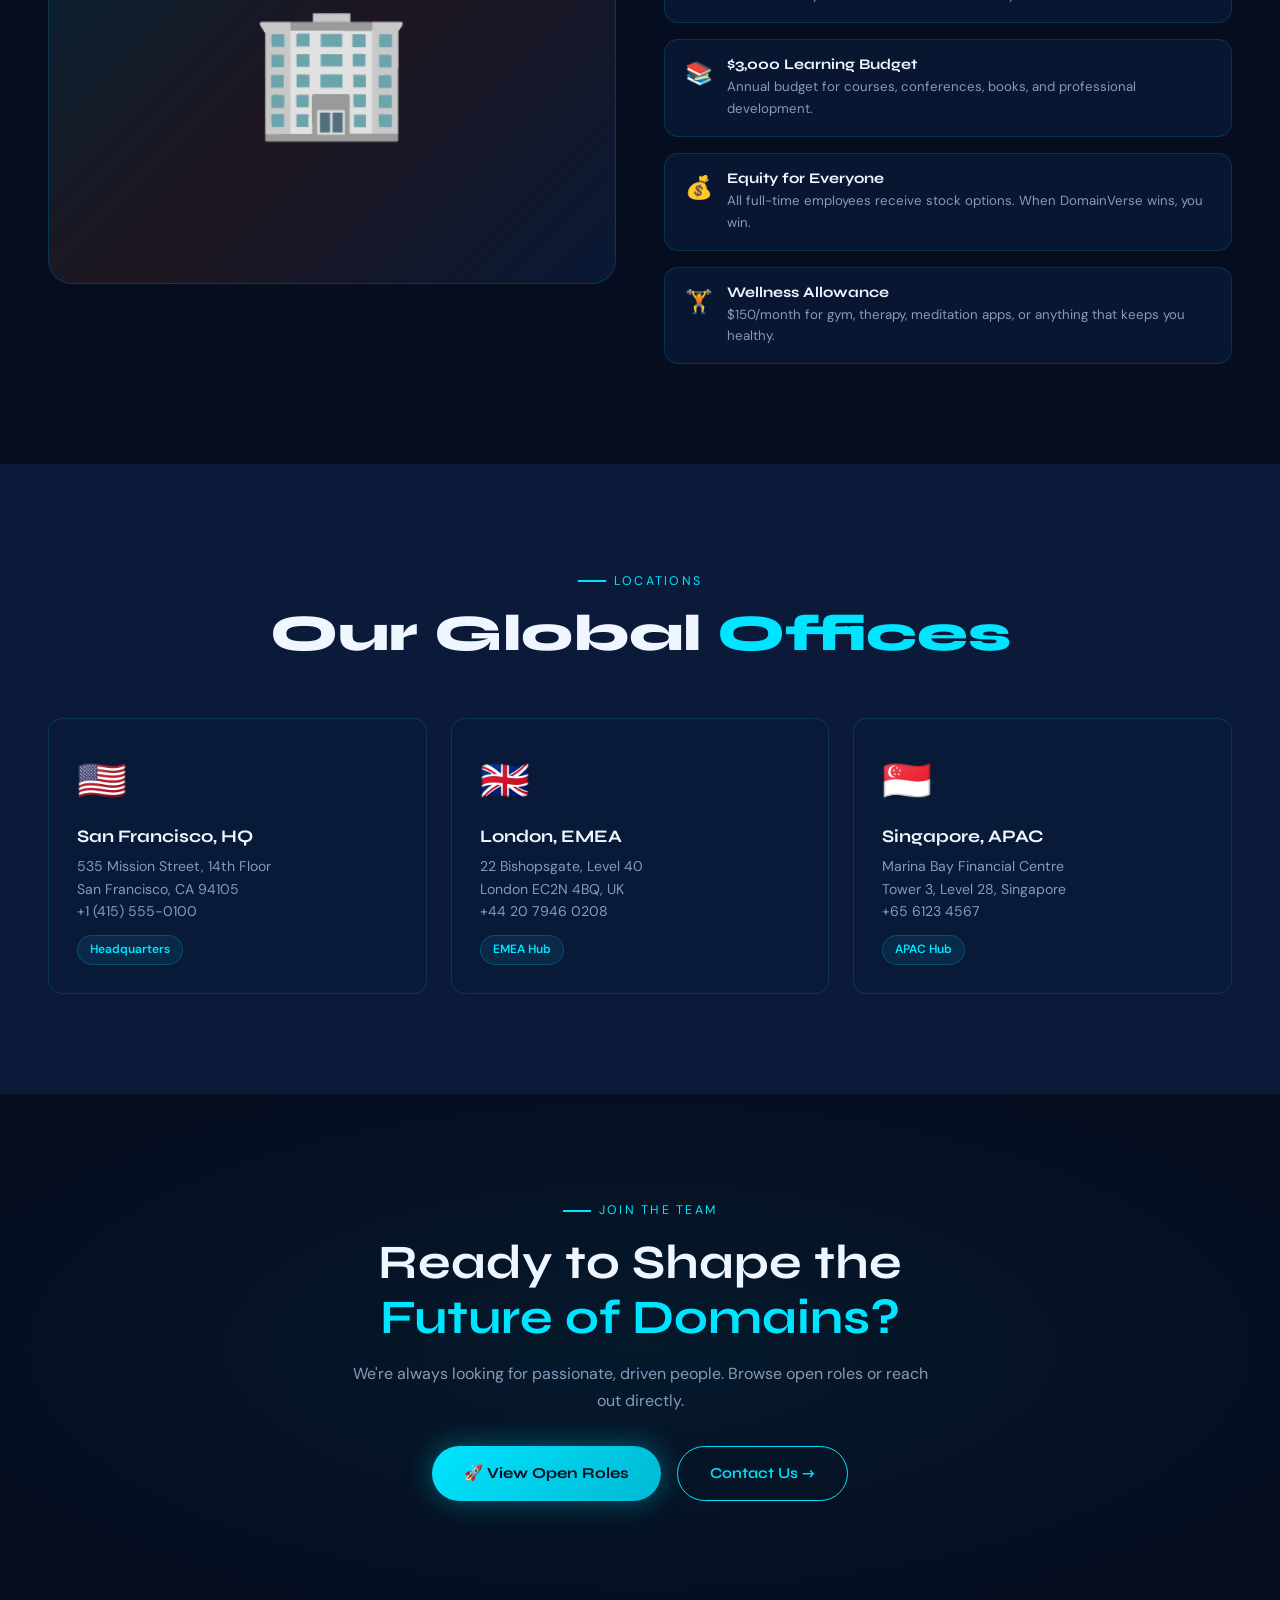
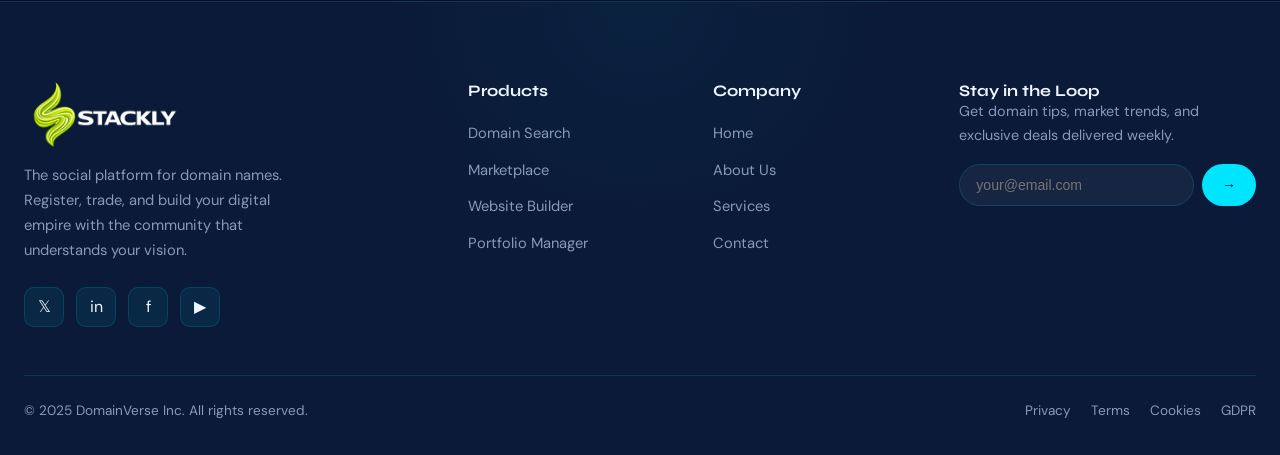
==== commit 8a621c91: "fff" ====
--- a/about.html
+++ b/about.html
@@ -391,19 +391,17 @@
         <li><a href="404.html">Marketplace</a></li>
         <li><a href="404.html">Website Builder</a></li>
         <li><a href="404.html">Portfolio Manager</a></li>
-        <li><a href="404.html">Domain Auctions</a></li>
-        <li><a href="404.html">Bulk Tools</a></li>
+       
       </ul>
     </div>
     <div class="footer-col">
       <h4>Company</h4>
       <ul>
+        
+        <li><a href="index.html">Home</a></li>
         <li><a href="about.html">About Us</a></li>
-        <li><a href="404.html">Blog</a></li>
-        <li><a href="404.html">Careers</a></li>
-        <li><a href="404.html">Press</a></li>
-        <li><a href="contact.html">Contact</a></li>
-        <li><a href="404.html">Partners</a></li>
+        <li><a href="service.html">Services</a></li>
+       <li><a href="contact.html">Contact</a></li>
       </ul>
     </div>
     <div class="footer-newsletter">
